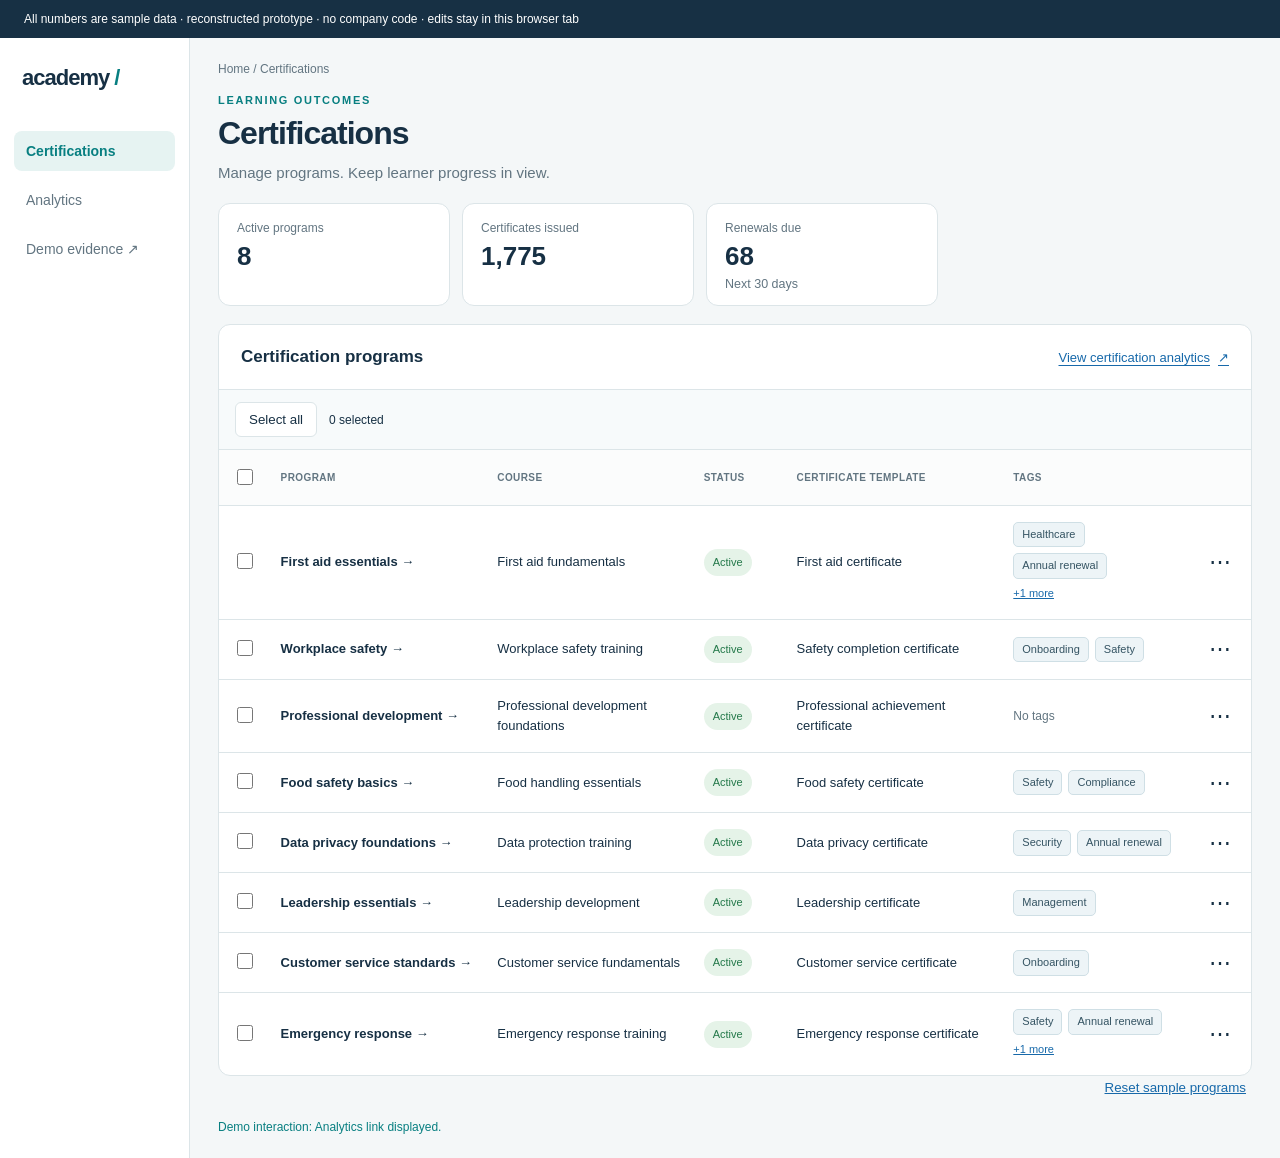
==== prototype/index.html @ 0dbd4233 "Serve the portfolio at clean root paths. Publish the cover at /, the walkthrough at /workflow/, and " ====
<!doctype html>
<html lang="en"><head><meta charset="utf-8"><meta name="viewport" content="width=device-width,initial-scale=1"><title>Certification Programs Prototype · Calvin Chow</title>
<style>
:root{--ink:#173044;--muted:#627581;--line:#dce5e8;--teal:#087f81;--paper:#f4f7f8}*{box-sizing:border-box}body{margin:0;background:var(--paper);color:var(--ink);font:15px -apple-system,BlinkMacSystemFont,"Segoe UI",sans-serif}a{color:inherit}button,a{touch-action:manipulation}a:focus-visible,button:focus-visible{outline:3px solid #f3b54c;outline-offset:4px}.notice{background:#173044;color:#fff;padding:10px 24px;font-size:12px;line-height:1.5}.shell{display:grid;grid-template-columns:190px 1fr;min-height:calc(100vh - 38px)}nav{padding:27px 22px;background:#fff;border-right:1px solid var(--line)}.brand{font-size:22px;font-weight:750;letter-spacing:-1px;margin-bottom:40px}.brand span{color:var(--teal)}nav a{display:block;text-decoration:none;font-size:14px;margin:9px -8px;padding:12px;border-radius:8px;color:var(--muted)}nav a.active{background:#e6f3f2;color:var(--teal);font-weight:650}main{max-width:1150px;width:100%;padding:36px 42px;margin:0 auto}.crumb{font-size:12px;color:var(--muted);margin-bottom:18px}.head p{margin:6px 0 0}.head{display:flex;align-items:center;justify-content:space-between;gap:20px}.eyebrow{font-size:11px;text-transform:uppercase;letter-spacing:1.7px;color:var(--teal);font-weight:700}h1{font-size:32px;letter-spacing:-1px;margin:9px 0}p{line-height:1.6;color:var(--muted)}.analytics-cta{display:inline-flex;align-items:center;gap:8px;margin-left:16px;color:#1769aa;font-size:13px;font-weight:500;text-decoration:underline;text-underline-offset:3px;text-align:right}.analytics-cta span{flex-shrink:0;text-decoration:none}.analytics-cta:hover{color:#104d80}.stats{display:grid;grid-template-columns:repeat(3,minmax(0,1fr));max-width:720px;gap:12px;margin:18px 0}.stat,.panel{border:1px solid var(--line);background:#fff;border-radius:12px}.stat{padding:14px 18px}.stat label{color:var(--muted);font-size:12px}.stat strong{display:block;font-size:26px;margin:6px 0 2px}.stat small{color:var(--muted)}.panel{overflow:hidden}.panel-head{padding:22px;display:flex;flex-wrap:wrap;gap:12px;align-items:center;border-bottom:1px solid var(--line)}.panel-head h2{font-size:17px;margin:0;margin-right:auto}.tag{font-size:11px;color:var(--muted);border:1px solid var(--line);padding:6px 9px;border-radius:5px}table{width:100%;border-collapse:collapse;text-align:left}th{font-size:11px;text-transform:uppercase;letter-spacing:.7px;color:var(--muted);background:#fbfcfc;padding:15px 22px}td{padding:20px 22px;border-top:1px solid var(--line);font-size:14px}.program-link{font-weight:650;text-decoration:none}.status{background:#e5f3e8;color:#24794a;padding:5px 9px;border-radius:20px;font-size:11px}.foot{display:flex;gap:15px;justify-content:space-between;font-size:11px;color:var(--muted);margin-top:22px}.program-cta{display:inline-block;margin:15px 0;color:var(--teal);font-weight:650}.back{color:var(--teal);font-size:13px}.chart{height:170px;display:flex;align-items:flex-end;gap:15px;padding:20px 0}.bar{width:14%;background:#8cc6c2;border-radius:5px 5px 0 0}.bar:nth-child(2n){background:#087f81}.view{display:none}.view.visible{display:block}.event-note{margin-top:20px;color:var(--teal);font-size:12px}@media(max-width:720px){.shell{grid-template-columns:1fr}nav{display:none}main{padding:25px 18px}.stats{gap:8px}.stat{padding:14px}.head{align-items:flex-start;flex-direction:column}.analytics-cta{margin-left:auto}td,th{padding:14px 10px}.foot{flex-direction:column}}
.programs-panel{overflow:visible}.program-table th,.program-table td{padding:16px 12px}.program-table .renewals{text-align:center}.program-link:hover{text-decoration:underline}.row-menu{position:relative}.row-menu summary{list-style:none;cursor:pointer;padding:5px 10px;font-size:22px;border-radius:5px;line-height:1}.row-menu summary::-webkit-details-marker{display:none}.row-menu summary:hover{background:#edf3f5}.menu-popup{position:absolute;right:0;bottom:100%;min-width:150px;background:white;border:1px solid var(--line);box-shadow:0 6px 18px #17304420;border-radius:8px;padding:5px;z-index:2}.menu-popup button{display:block;width:100%;border:0;background:white;padding:10px;text-align:left;cursor:pointer;color:var(--ink)}.menu-popup button:hover{background:#edf3f5}.menu-popup .delete{color:#ab3030}.sr-only{position:absolute;width:1px;height:1px;overflow:hidden;clip-path:inset(50%)}.program-tools{display:flex;align-items:center;justify-content:space-between;gap:15px;font-size:12px}.program-tools button{border:0;background:none;color:#1769aa;text-decoration:underline;cursor:pointer;white-space:nowrap}.secondary,.primary{border:1px solid var(--line);border-radius:6px;padding:9px 13px;background:white;color:var(--ink);cursor:pointer}.primary{background:var(--teal);color:white;border-color:var(--teal)}dialog{width:min(440px,90vw);border:1px solid var(--line);border-radius:12px;padding:25px;color:var(--ink)}dialog::backdrop{background:#17304455}dialog h2{margin-top:0}dialog label{display:block;font-size:13px;margin:14px 0 6px}dialog input{font:inherit;width:100%;padding:10px;border:1px solid var(--line);border-radius:6px}.dialog-actions{display:flex;justify-content:flex-end;gap:10px;margin-top:22px}@media(max-width:850px){.program-table th,.program-table td{padding:12px 7px;font-size:12px}.program-table th{font-size:10px}.program-link{font-weight:600}} .program-table{table-layout:fixed}.col-program{width:28%}.col-status{width:11%}.col-issued{width:10%}.col-renewals{width:15%}.col-template{width:30%}.col-actions{width:6%}.program-table th,.program-table td{padding:18px 16px;vertical-align:middle;overflow-wrap:anywhere}.program-table th:nth-child(3),.program-table td:nth-child(3){text-align:center}.program-table td:last-child{text-align:center;padding:12px 6px}.row-menu summary{display:inline-block}.program-table th{line-height:1.5}.program-table td{line-height:1.55}@media(max-width:850px){.program-table th,.program-table td{padding:14px 9px}.program-table th{letter-spacing:.4px}.col-program{width:26%}.col-template{width:32%}} 
.program-table-scroll{width:100%;overflow-x:auto;border-radius:0 0 12px 12px}.program-table{min-width:900px}.program-table th,.program-table td{overflow-wrap:normal;word-break:normal}.program-table th:nth-child(2),.program-table th:nth-child(3){white-space:nowrap}.status{display:inline-block;white-space:nowrap}.col-status{width:12%}.col-template{width:29%}@media(max-width:850px){.col-program{width:28%}.col-template{width:29%}}

.program-table.candidate{min-width:1050px}.program-table.baseline{min-width:540px}.program-table .col-program{width:24%}.program-table .col-course{width:22%}.program-table .col-status{width:9%}.program-table .col-template{width:22%}.program-table .col-tags{width:17%}.program-table .col-actions{width:6%}.program-table.baseline .col-program{width:44%}.program-table.baseline .col-course{width:48%}.program-table.baseline .col-actions{width:8%}.program-table th:nth-child(3),.program-table td:nth-child(3){text-align:left}.program-table th:last-child,.program-table td:last-child{text-align:center}.program-tags{display:flex;flex-wrap:wrap;gap:6px;align-items:center}.program-tag{display:inline-flex;align-items:center;gap:6px;padding:4px 8px;border:1px solid #cfdfe5;border-radius:5px;background:#edf4f7;color:#355463;font-size:11px;line-height:1.4;overflow-wrap:anywhere}.empty-tags{font-size:12px;color:var(--muted)}.toggle-tags{border:0;background:none;color:#1769aa;cursor:pointer;font:inherit;font-size:11px;padding:6px 0 0;text-decoration:underline}.tag-entry{display:flex;gap:8px;align-items:center}.tag-entry input{min-width:0;flex:1}.editable-tag button{border:0;background:none;color:#355463;padding:2px;cursor:pointer;font-size:15px}.tag-help{font-size:12px}.tag-error{font-size:12px;color:#ab3030}.tag-entry button:disabled{opacity:.5;cursor:default}dialog select{font:inherit;width:100%;padding:10px;border:1px solid var(--line);border-radius:6px;background:white}

.selection-toolbar{display:flex;align-items:center;gap:12px;flex-wrap:wrap;padding:12px 16px;border-bottom:1px solid var(--line);background:#f7fafb;position:sticky;top:0;z-index:2;font-size:12px}.bulk-actions{display:flex;gap:8px;margin-left:auto}.selection-toolbar[hidden],.bulk-actions[hidden]{display:none}.bulk-delete{color:#ab3030}.selection-cell{text-align:center!important;padding:16px 8px!important}.selection-cell input{width:16px;height:16px;accent-color:var(--teal);cursor:pointer}.selected-program{background:#eef7f7}.program-table.candidate{min-width:1120px}.program-table.candidate .col-select{width:4%}.program-table.candidate .col-program{width:22%}.program-table.candidate .col-course{width:20%}.program-table.candidate .col-status{width:9%}.program-table.candidate .col-template{width:22%}.program-table.candidate .col-tags{width:17%}.program-table.candidate .col-actions{width:6%}

/* Keep desktop columns inside the workspace; smaller previews retain scrolling. */
.shell{grid-template-columns:190px minmax(0,1fr)}main{min-width:0;max-width:none;padding:24px 28px}
@media(min-width:1000px){.program-table.candidate{min-width:0}.program-table.candidate th,.program-table.candidate td{padding:16px 10px}.program-table.candidate th{font-size:10px;letter-spacing:.4px;white-space:normal}.program-table.candidate td{font-size:13px;overflow-wrap:break-word}.program-table.candidate .col-select{width:5%}.program-table.candidate .col-program{width:21%}.program-table.candidate .col-course{width:20%}.program-table.candidate .col-status{width:9%}.program-table.candidate .col-template{width:21%}.program-table.candidate .col-tags{width:18%}.program-table.candidate .col-actions{width:6%}.program-table.candidate td:last-child{padding:12px 2px}.row-menu summary{padding:5px 6px}}
@media(max-width:720px){.shell{grid-template-columns:minmax(0,1fr)}main{padding:25px 18px}}
</style><script defer src="../analytics.js"></script>
</head><body>
<div class="notice">All numbers are sample data · reconstructed prototype · no company code · edits stay in this browser tab</div>
<div class="shell"><nav aria-label="Main navigation"><div class="brand">academy<span> /</span></div><a id="nav-certifications" href="?view=overview">Certifications</a><a id="nav-analytics" href="?view=analytics">Analytics</a><a href="../" target="_top">Demo evidence ↗</a></nav><main>
<div class="crumb" id="breadcrumb">Home / Certifications</div>
<section id="overview" class="view"><div class="head"><div><div class="eyebrow">Learning outcomes</div><h1>Certifications</h1><p>Manage programs. Keep learner progress in view.</p></div></div>
<div class="stats"><div class="stat"><label>Active programs</label><strong id="program-count">3</strong></div><div class="stat"><label>Certificates issued</label><strong id="total-issued">1,248</strong></div><div class="stat"><label>Renewals due</label><strong id="total-renewals">36</strong><small>Next 30 days</small></div></div>
<div class="panel programs-panel"><div class="panel-head"><h2>Certification programs</h2><a class="analytics-cta" href="?view=analytics" data-event="analytics_cta_clicked" data-placement="overview">View certification analytics <span aria-hidden="true">↗</span></a></div><div id="selection-tools" class="selection-toolbar" hidden><button id="toggle-select-all" class="secondary" type="button">Select all</button><span id="selection-count" role="status">0 selected</span><div id="bulk-actions" class="bulk-actions" hidden><button id="bulk-tags" class="secondary" type="button">Edit tags</button><button id="bulk-delete" class="secondary bulk-delete" type="button">Delete selected</button></div></div><div class="program-table-scroll" role="region" aria-label="Certification programs table" tabindex="0"><table class="program-table candidate"><colgroup><col class="col-select"><col class="col-program"><col class="col-course"><col class="col-status"><col class="col-template"><col class="col-tags"><col class="col-actions"></colgroup><thead><tr><th class="selection-cell"><input id="select-all" type="checkbox" aria-label="Select all programs"></th><th>Program</th><th>Course</th><th>Status</th><th>Certificate template</th><th>Tags</th><th><span class="sr-only">Actions</span></th></tr></thead><tbody id="program-rows"></tbody></table></div></div><div class="program-tools"><p id="program-message" role="status"></p><button id="reset-programs" type="button">Reset sample programs</button></div></section>
<section id="program" class="view"><a class="back" href="?view=overview">← All certifications</a><h1 id="program-title">First aid essentials</h1><p>Configure certification requirements and renewal rules.</p><div class="panel" style="padding:25px"><h2>Program settings</h2><p id="program-course"></p><p id="program-template"></p><button id="edit-current-program" class="secondary" type="button">Edit program</button><p>Certificate expires after 12 months.</p><p>Completion rule: finish all required modules.</p></div></section>
<section id="analytics" class="view"><a class="back" href="?view=overview">← All certifications</a><div class="eyebrow" style="margin-top:16px">Learning outcomes</div><h1>Certification analytics</h1><p id="scope">All programs</p><div class="stats"><div class="stat"><label>Issued this month</label><strong id="issued-metric">142</strong></div><div class="stat"><label>Renewed</label><strong id="renewed-metric">28</strong></div><div class="stat"><label>Active learners</label><strong id="learners-metric">806</strong></div></div><div class="panel" style="padding:24px"><h2>Issuance over time</h2><div class="chart" aria-label="Illustrative issuance chart"><div class="bar" style="height:40%"></div><div class="bar" style="height:55%"></div><div class="bar" style="height:45%"></div><div class="bar" style="height:75%"></div><div class="bar" style="height:65%"></div><div class="bar" style="height:92%"></div></div><button id="report-action" style="padding:10px 15px;border:1px solid #087f81;background:white;color:#087f81;border-radius:6px;cursor:pointer">Inspect renewal activity</button><p id="activity-result" hidden>36 learners have a renewal due within 30 days. </p></div></section>
<div class="event-note" id="event-note" role="status"></div></main></div><dialog id="program-dialog"><form id="program-form"><h2 id="dialog-title">Edit program</h2><p id="dialog-note"></p><div id="edit-fields"><label for="program-name">Program name</label><input id="program-name" maxlength="100" required><label for="course-name">Required course</label><select id="course-name" required></select><div id="template-field"><label for="template-name">Certificate template</label><input id="template-name" maxlength="100" required></div></div><div class="dialog-actions"><button id="cancel-program" type="button" class="secondary">Cancel</button><button id="save-program" type="submit" class="primary">Save changes</button></div></form></dialog>
<dialog id="tags-dialog"><form id="tags-form"><h2 id="tags-title">Manage tags</h2><p id="tag-program-name"></p><p id="tags-help" class="tag-help">Add or remove up to 5 tags for this program.</p><div id="bulk-tags-options" hidden><label for="bulk-tag-mode">Apply to selected programs</label><select id="bulk-tag-mode"><option value="add">Add these tags</option><option value="remove">Remove these tags</option></select></div><div id="tag-list" class="program-tags"></div><p id="tag-count" class="tag-help"></p><label for="new-tag">New tag</label><div class="tag-entry"><input id="new-tag" autocomplete="off"><button id="add-tag" type="button" class="secondary">Add</button></div><p id="tag-error" role="status" class="tag-error"></p><div class="dialog-actions"><button id="cancel-tags" type="button" class="secondary">Cancel</button><button type="submit" class="primary">Save tags</button></div></form></dialog>
<script>
const params=new URLSearchParams(location.search);const view=['overview','program','analytics'].includes(params.get('view'))?params.get('view'):'overview';document.getElementById(view).classList.add('visible');document.getElementById('breadcrumb').textContent=view==='analytics'?'Home / Analytics':'Home / Certifications';['certifications','analytics'].forEach(section=>{const active=section===(view==='analytics'?'analytics':'certifications');const link=document.getElementById('nav-'+section);link.className=active?'active':'';link.setAttribute('aria-current',active?'page':'false');});const filtered=params.get('program')==='first-aid';if(filtered){document.getElementById('scope').textContent='First aid essentials';document.getElementById('issued-metric').textContent='56';document.getElementById('renewed-metric').textContent='12';document.getElementById('learners-metric').textContent='312';document.getElementById('activity-result').textContent='18 learners in First aid essentials have a renewal due within 30 days. ';document.querySelector('.chart').setAttribute('aria-label','Illustrative First aid essentials issuance chart');[35,40,60,50,70,80].forEach((v,i)=>document.querySelectorAll('.bar')[i].style.height=v+'%');}if(params.get('qa')==='1')document.querySelectorAll('a[href^="?"]').forEach(a=>a.href=a.getAttribute('href')+'&qa=1');
async function track(event,placement){const labels={analytics_cta_exposed:'Analytics link displayed.',analytics_cta_clicked:'Analytics link opened.',dashboard_viewed:'Analytics dashboard opened.',dashboard_action:'Renewal activity shown.'};document.getElementById('event-note').textContent='Demo interaction: '+(labels[event]||'Preview updated.');}
document.querySelectorAll('[data-event]').forEach(link=>link.addEventListener('click',async e=>{e.preventDefault();await track(link.dataset.event,link.dataset.placement);location.assign(link.getAttribute('href'));}));
if(view==='overview'&&document.querySelector('.analytics-cta'))track('analytics_cta_exposed','overview');if(view==='program'&&document.querySelector('.program-cta'))track('analytics_cta_exposed','within_item');
if(view==='analytics')track('dashboard_viewed',filtered?'within_item':'overview');document.getElementById('report-action').addEventListener('click',()=>{document.getElementById('activity-result').hidden=false;track('dashboard_action',filtered?'within_item':'overview')});
</script>
<script>
const baselinePrograms='candidate'==='baseline';
const courseOptions=[{id:'first-aid-course',name:'First aid fundamentals'},{id:'safety-course',name:'Workplace safety training'},{id:'development-course',name:'Professional development foundations'},{id:'food-course',name:'Food handling essentials'},{id:'privacy-course',name:'Data protection training'},{id:'leadership-course',name:'Leadership development'},{id:'service-course',name:'Customer service fundamentals'},{id:'emergency-course',name:'Emergency response training'}];
const programSeeds=[{id:'first-aid',name:'First aid essentials',courseId:'first-aid-course',template:'First aid certificate',issued:482,renewals:18,tags:['Healthcare','Annual renewal','Compliance']},{id:'workplace-safety',name:'Workplace safety',courseId:'safety-course',template:'Safety completion certificate',issued:391,renewals:11,tags:['Onboarding','Safety']},{id:'professional-development',name:'Professional development',courseId:'development-course',template:'Professional achievement certificate',issued:375,renewals:7,tags:[]},{id:'food-safety',name:'Food safety basics',courseId:'food-course',template:'Food safety certificate',issued:128,renewals:8,tags:['Safety', 'Compliance']},{id:'data-privacy',name:'Data privacy foundations',courseId:'privacy-course',template:'Data privacy certificate',issued:96,renewals:6,tags:['Security', 'Annual renewal']},{id:'leadership',name:'Leadership essentials',courseId:'leadership-course',template:'Leadership certificate',issued:164,renewals:12,tags:['Management']},{id:'customer-service',name:'Customer service standards',courseId:'service-course',template:'Customer service certificate',issued:82,renewals:4,tags:['Onboarding']},{id:'emergency-response',name:'Emergency response',courseId:'emergency-course',template:'Emergency response certificate',issued:57,renewals:2,tags:['Safety', 'Annual renewal', 'Healthcare']}];
const programStorageKey='certification-demo-programs-v2',maxProgramTags=5;
const copySeeds=()=>programSeeds.map(p=>({...p,tags:[...p.tags]}));
let programs=copySeeds(),programEditId=null,programAction=null,tagProgramId=null,draftTags=[];
const expandedTags=new Set(),selectedPrograms=new Set();let bulkTagTargets=[],bulkDeleteTargets=[];
try{const current=sessionStorage.getItem(programStorageKey),saved=JSON.parse(current||sessionStorage.getItem('certification-demo-programs-v1'));if(Array.isArray(saved)&&saved.every(p=>programSeeds.some(seed=>seed.id===p.id)&&typeof p.name==='string'&&typeof p.template==='string'&&Number.isFinite(p.issued)&&Number.isFinite(p.renewals))){programs=saved.map(p=>{const seed=programSeeds.find(s=>s.id===p.id);return {...p,courseId:courseOptions.some(c=>c.id===p.courseId)?p.courseId:seed.courseId,tags:Array.isArray(p.tags)?[...new Set(p.tags.filter(t=>typeof t==='string'&&t.trim()).map(t=>t.trim()))].slice(0,maxProgramTags):[...seed.tags]}});if(!current)programs.push(...programSeeds.slice(3).filter(seed=>!programs.some(p=>p.id===seed.id)).map(p=>({...p,tags:[...p.tags]})));}sessionStorage.setItem(programStorageKey,JSON.stringify(programs));}catch{}
const safeText=value=>String(value).replace(/[&<>"']/g,c=>({'&':'&amp;','<':'&lt;','>':'&gt;','"':'&quot;',"'":'&#39;'}[c]));
const courseName=id=>courseOptions.find(c=>c.id===id)?.name||'No course selected';
function savePrograms(){try{sessionStorage.setItem(programStorageKey,JSON.stringify(programs));}catch{document.getElementById('program-message').textContent='Changes are available on this page; browser storage is unavailable.';}}
function rowTags(p){const expanded=expandedTags.has(p.id),visible=expanded?p.tags:p.tags.slice(0,2);return `<div class="program-tags" id="tags-${p.id}">${visible.map(tag=>`<span class="program-tag">${safeText(tag)}</span>`).join('')||'<span class="empty-tags">No tags</span>'}</div>${p.tags.length>2?`<button type="button" class="toggle-tags" data-action="toggle-tags" data-program="${p.id}" aria-expanded="${expanded}" aria-controls="tags-${p.id}">${expanded?'Show less':'+'+(p.tags.length-2)+' more'}</button>`:''}`;}
function renderPrograms(){
const qaSuffix=params.get('qa')==='1'?'&amp;qa=1':'';
document.getElementById('program-rows').innerHTML=programs.map(p=>`<tr class="${selectedPrograms.has(p.id)?'selected-program':''}">${baselinePrograms?'':`<td class="selection-cell"><input type="checkbox" data-select-program="${p.id}" aria-label="Select ${safeText(p.name)}" ${selectedPrograms.has(p.id)?'checked':''}></td>`}<td><a class="program-link" href="?view=program&amp;program=${p.id}${qaSuffix}">${safeText(p.name)} →</a></td><td>${safeText(courseName(p.courseId))}</td>${baselinePrograms?'':`<td><span class="status">Active</span></td><td>${safeText(p.template)}</td><td>${rowTags(p)}</td>`}<td><details class="row-menu"><summary aria-label="Actions for ${safeText(p.name)}">⋯</summary><div class="menu-popup"><button type="button" data-action="edit" data-program="${p.id}">Edit program</button>${baselinePrograms?'':`<button type="button" data-action="tags" data-program="${p.id}">Manage tags</button>`}<button type="button" class="delete" data-action="delete" data-program="${p.id}">Delete program</button></div></details></td></tr>`).join('')||`<tr><td colspan="${baselinePrograms?3:7}">No programs. Reset the sample programs to restore them.</td></tr>`;
document.getElementById('program-count').textContent=programs.length;
document.getElementById('total-issued').textContent=programs.reduce((sum,p)=>sum+p.issued,0).toLocaleString();
document.getElementById('total-renewals').textContent=programs.reduce((sum,p)=>sum+p.renewals,0);
syncProgramSelection();
if(view==='program'){const p=programs.find(p=>p.id===(params.get('program')||'first-aid'));document.getElementById('program-title').textContent=p?p.name:'Program unavailable';document.getElementById('program-template').textContent=p?'Certificate template: '+p.template:'This sample program was deleted or does not exist.';document.getElementById('program-course').textContent=p?'Required course: '+courseName(p.courseId)+' — complete this course before a certificate is issued.':'';document.getElementById('edit-current-program').hidden=!p;}
}
function closeRowMenus(){document.querySelectorAll('.row-menu').forEach(menu=>menu.open=false);}
function openProgramAction(id,action){const p=programs.find(p=>p.id===id);if(!p)return;
if(action==='toggle-tags'){expandedTags.has(id)?expandedTags.delete(id):expandedTags.add(id);renderPrograms();return;}
if(action==='tags'){if(baselinePrograms)return;bulkTagTargets=[];document.getElementById('bulk-tags-options').hidden=true;document.getElementById('tags-title').textContent='Manage tags';document.getElementById('tags-help').textContent='Add or remove up to 5 tags for this program.';tagProgramId=id;draftTags=[...p.tags];closeRowMenus();document.getElementById('tag-program-name').textContent=p.name;document.getElementById('new-tag').value='';document.getElementById('tag-error').textContent='';renderTagDraft();document.getElementById('tags-dialog').showModal();return;}
if(!['edit','delete'].includes(action))return;
programEditId=id;programAction=action;closeRowMenus();document.getElementById('dialog-title').textContent=action==='edit'?'Edit program':'Delete program?';document.getElementById('dialog-note').textContent=action==='edit'?'The associated course must be completed before a certificate is issued. Changes affect this browser tab only.':'Remove '+p.name+' from this sample workspace? Reset sample programs will restore it.';document.getElementById('edit-fields').hidden=action!=='edit';document.getElementById('program-name').value=p.name;document.getElementById('course-name').value=p.courseId;document.getElementById('template-name').value=p.template;document.getElementById('template-field').hidden=baselinePrograms;document.getElementById('program-name').required=action==='edit';document.getElementById('course-name').required=action==='edit';document.getElementById('template-name').required=action==='edit'&&!baselinePrograms;document.getElementById('save-program').textContent=action==='edit'?'Save changes':'Delete program';document.getElementById('program-dialog').showModal();}
function syncProgramSelection(){for(const id of selectedPrograms)if(!programs.some(p=>p.id===id))selectedPrograms.delete(id);document.getElementById('selection-tools').hidden=baselinePrograms;if(baselinePrograms)return;const count=selectedPrograms.size,all=programs.length>0&&count===programs.length,checkbox=document.getElementById('select-all');checkbox.checked=all;checkbox.indeterminate=count>0&&!all;checkbox.disabled=!programs.length;checkbox.setAttribute('aria-label',all?'Deselect all programs':'Select all programs');document.getElementById('toggle-select-all').textContent=all?'Deselect all':'Select all';document.getElementById('toggle-select-all').disabled=!programs.length;document.getElementById('selection-count').textContent=count+' selected';document.getElementById('bulk-actions').hidden=count<2;}
function selectPrograms(all){selectedPrograms.clear();if(all)programs.forEach(p=>selectedPrograms.add(p.id));renderPrograms();}
function openBulkTags(){if(baselinePrograms||selectedPrograms.size<2)return;bulkTagTargets=[...selectedPrograms];tagProgramId=null;draftTags=[];document.getElementById('tags-title').textContent='Edit tags for selected programs';document.getElementById('tag-program-name').textContent=bulkTagTargets.length+' programs selected';document.getElementById('tags-help').textContent='Add or remove tags across selected programs. Each program can have up to 5 tags.';document.getElementById('bulk-tags-options').hidden=false;document.getElementById('bulk-tag-mode').value='add';document.getElementById('new-tag').value='';document.getElementById('tag-error').textContent='';renderTagDraft();document.getElementById('tags-dialog').showModal();}
function openBulkDelete(){if(baselinePrograms||selectedPrograms.size<2)return;bulkDeleteTargets=[...selectedPrograms];programAction='bulk-delete';programEditId=null;document.getElementById('dialog-title').textContent='Delete '+bulkDeleteTargets.length+' programs?';document.getElementById('dialog-note').textContent='Remove '+programs.filter(p=>bulkDeleteTargets.includes(p.id)).map(p=>p.name).join(', ')+' from this sample workspace? Reset sample programs will restore them.';document.getElementById('edit-fields').hidden=true;['program-name','course-name','template-name'].forEach(id=>document.getElementById(id).required=false);document.getElementById('save-program').textContent='Delete selected';document.getElementById('program-dialog').showModal();}
function renderTagDraft(){document.getElementById('tag-list').innerHTML=draftTags.map((tag,index)=>`<span class="program-tag editable-tag">${safeText(tag)}<button type="button" data-remove-tag="${index}" aria-label="Remove ${safeText(tag)}">×</button></span>`).join('')||'<p class="empty-tags">No tags added.</p>';document.getElementById('tag-count').textContent=draftTags.length+' of '+maxProgramTags+' tags';document.getElementById('add-tag').disabled=draftTags.length>=maxProgramTags;document.getElementById('new-tag').disabled=draftTags.length>=maxProgramTags;}
function addProgramTag(){const input=document.getElementById('new-tag'),tag=input.value.trim(),error=document.getElementById('tag-error');error.textContent='';if(!tag)return;if(draftTags.length>=maxProgramTags){error.textContent='You can add up to 5 tags per program.';return;}if(draftTags.some(t=>t.toLowerCase()===tag.toLowerCase())){error.textContent='This tag is already added.';return;}draftTags.push(tag);input.value='';renderTagDraft();}
document.getElementById('course-name').innerHTML=courseOptions.map(c=>`<option value="${c.id}">${safeText(c.name)}</option>`).join('');
document.getElementById('program-rows').addEventListener('click',e=>{const button=e.target.closest('button[data-action]');if(button)openProgramAction(button.dataset.program,button.dataset.action);});
document.getElementById('edit-current-program').addEventListener('click',()=>openProgramAction(params.get('program')||'first-aid','edit'));
document.getElementById('cancel-program').addEventListener('click',()=>document.getElementById('program-dialog').close());
document.getElementById('program-form').addEventListener('submit',e=>{e.preventDefault();if(programAction==='bulk-delete'){programs=programs.filter(p=>!bulkDeleteTargets.includes(p.id));bulkDeleteTargets.forEach(id=>{selectedPrograms.delete(id);expandedTags.delete(id)});savePrograms();renderPrograms();document.getElementById('program-message').textContent='Selected sample programs deleted.';document.getElementById('program-dialog').close();return;}const p=programs.find(p=>p.id===programEditId);if(!p)return;if(programAction==='delete'){programs=programs.filter(p=>p.id!==programEditId);expandedTags.delete(programEditId);}else{const name=document.getElementById('program-name').value.trim(),template=document.getElementById('template-name').value.trim(),courseId=document.getElementById('course-name').value;if(!name||(!baselinePrograms&&!template)||!courseOptions.some(c=>c.id===courseId))return;p.name=name;p.courseId=courseId;if(!baselinePrograms)p.template=template;}document.getElementById('program-message').textContent=programAction==='delete'?'Sample program deleted.':'Sample program updated.';savePrograms();renderPrograms();document.getElementById('program-dialog').close();});
document.getElementById('add-tag').addEventListener('click',addProgramTag);
document.getElementById('new-tag').addEventListener('keydown',e=>{if(e.key==='Enter'){e.preventDefault();addProgramTag();}});
document.getElementById('tag-list').addEventListener('click',e=>{const button=e.target.closest('button[data-remove-tag]');if(!button)return;const index=Number(button.dataset.removeTag);if(!Number.isInteger(index)||index<0||index>=draftTags.length)return;draftTags.splice(index,1);document.getElementById('tag-error').textContent='';renderTagDraft();});
document.getElementById('cancel-tags').addEventListener('click',()=>document.getElementById('tags-dialog').close());
document.getElementById('tags-form').addEventListener('submit',e=>{e.preventDefault();if(bulkTagTargets.length){const targets=programs.filter(p=>bulkTagTargets.includes(p.id)),mode=document.getElementById('bulk-tag-mode').value;if(!targets.length||!['add','remove'].includes(mode))return;const next=targets.map(p=>{let tags=[...p.tags];if(mode==='remove')tags=tags.filter(t=>!draftTags.some(d=>d.toLowerCase()===t.toLowerCase()));else draftTags.forEach(t=>{if(!tags.some(d=>d.toLowerCase()===t.toLowerCase()))tags.push(t)});return {p,tags}});const over=next.find(n=>n.tags.length>maxProgramTags);if(over){document.getElementById('tag-error').textContent=over.p.name+' would exceed 5 tags. Remove tags or select fewer tags; no programs have been changed.';return;}next.forEach(n=>n.p.tags=n.tags);savePrograms();renderPrograms();document.getElementById('program-message').textContent='Tags updated for '+targets.length+' programs.';document.getElementById('tags-dialog').close();return;}const p=programs.find(p=>p.id===tagProgramId);if(!p||draftTags.length>maxProgramTags)return;p.tags=[...draftTags];savePrograms();renderPrograms();document.getElementById('program-message').textContent='Program tags updated.';document.getElementById('tags-dialog').close();});
document.getElementById('reset-programs').addEventListener('click',()=>{programs=copySeeds();expandedTags.clear();selectedPrograms.clear();savePrograms();renderPrograms();document.getElementById('program-message').textContent='Sample programs restored.';});
document.getElementById('program-rows').addEventListener('change',e=>{if(baselinePrograms)return;const checkbox=e.target.closest('input[data-select-program]');if(!checkbox||!programs.some(p=>p.id===checkbox.dataset.selectProgram))return;checkbox.checked?selectedPrograms.add(checkbox.dataset.selectProgram):selectedPrograms.delete(checkbox.dataset.selectProgram);renderPrograms();});
if(!baselinePrograms)document.getElementById('select-all').addEventListener('change',e=>selectPrograms(e.target.checked));
document.getElementById('toggle-select-all').addEventListener('click',()=>selectPrograms(selectedPrograms.size!==programs.length));
document.getElementById('bulk-tags').addEventListener('click',openBulkTags);
document.getElementById('bulk-delete').addEventListener('click',openBulkDelete);
document.addEventListener('click',e=>document.querySelectorAll('.row-menu').forEach(menu=>{if(!menu.contains(e.target))menu.open=false;}));
document.addEventListener('keydown',e=>{if(e.key==='Escape')closeRowMenus();});
renderPrograms();
</script>
</body></html>
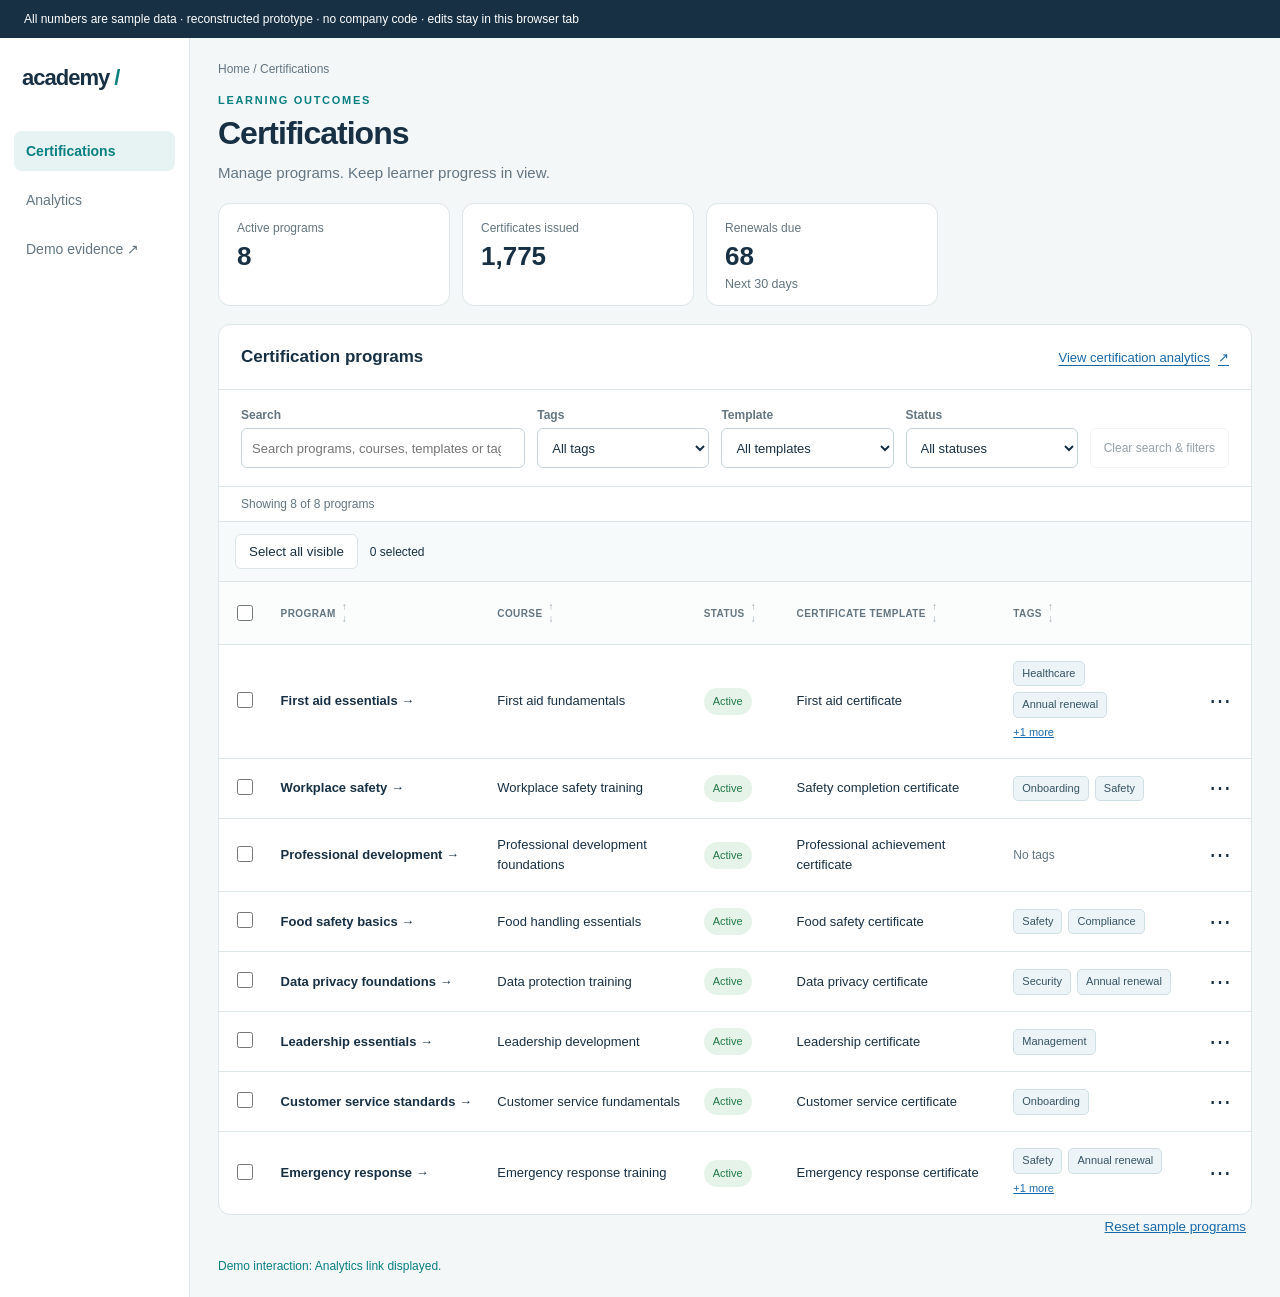
==== commit 1413a47a: "Add program search, filters, and alphabetical column sorting" ====
--- a/prototype/index.html
+++ b/prototype/index.html
@@ -13,6 +13,7 @@
 .shell{grid-template-columns:190px minmax(0,1fr)}main{min-width:0;max-width:none;padding:24px 28px}
 @media(min-width:1000px){.program-table.candidate{min-width:0}.program-table.candidate th,.program-table.candidate td{padding:16px 10px}.program-table.candidate th{font-size:10px;letter-spacing:.4px;white-space:normal}.program-table.candidate td{font-size:13px;overflow-wrap:break-word}.program-table.candidate .col-select{width:5%}.program-table.candidate .col-program{width:21%}.program-table.candidate .col-course{width:20%}.program-table.candidate .col-status{width:9%}.program-table.candidate .col-template{width:21%}.program-table.candidate .col-tags{width:18%}.program-table.candidate .col-actions{width:6%}.program-table.candidate td:last-child{padding:12px 2px}.row-menu summary{padding:5px 6px}}
 @media(max-width:720px){.shell{grid-template-columns:minmax(0,1fr)}main{padding:25px 18px}}
+.program-filters{display:flex;flex-wrap:wrap;align-items:flex-end;gap:12px;padding:18px 22px;border-bottom:1px solid var(--line)}.filter-field{display:flex;flex-direction:column;gap:6px;flex:1 1 150px;min-width:0}.filter-field.search-field{flex:2 1 240px}.filter-field label{font-size:12px;font-weight:600;color:var(--muted)}.filter-field input,.filter-field select{width:100%;min-width:0;font:inherit;font-size:13px;color:var(--ink);border:1px solid #c5d3d9;border-radius:6px;background:white;padding:10px;min-height:40px}.filter-field input:focus-visible,.filter-field select:focus-visible{outline:3px solid #f3b54c;outline-offset:2px}.clear-filters{min-height:40px;font-size:12px}.clear-filters:disabled{opacity:.45;cursor:default}.program-results{font-size:12px;color:var(--muted);padding:10px 22px;border-bottom:1px solid var(--line)}.sort-column{display:flex;align-items:center;gap:6px;width:100%;border:0;background:none;padding:4px 0;color:inherit;font:inherit;letter-spacing:inherit;text-transform:inherit;text-align:left;cursor:pointer}.sort-column:hover{color:var(--teal)}.sort-arrows{display:flex;flex-direction:column;gap:2px;flex-shrink:0;font-size:10px;line-height:1;color:#94a4ac;letter-spacing:0}.sort-arrows .active{color:var(--teal);font-weight:800}.program-empty{text-align:center;padding:32px!important;color:var(--muted)}@media(max-width:720px){.program-filters{padding:16px;gap:10px}.filter-field.search-field{flex-basis:100%}.filter-field{flex-basis:calc(50% - 10px)}.program-results{padding:10px 16px}}
 </style><script defer src="../analytics.js"></script>
 </head><body>
 <div class="notice">All numbers are sample data · reconstructed prototype · no company code · edits stay in this browser tab</div>
@@ -20,7 +21,13 @@
 <div class="crumb" id="breadcrumb">Home / Certifications</div>
 <section id="overview" class="view"><div class="head"><div><div class="eyebrow">Learning outcomes</div><h1>Certifications</h1><p>Manage programs. Keep learner progress in view.</p></div></div>
 <div class="stats"><div class="stat"><label>Active programs</label><strong id="program-count">3</strong></div><div class="stat"><label>Certificates issued</label><strong id="total-issued">1,248</strong></div><div class="stat"><label>Renewals due</label><strong id="total-renewals">36</strong><small>Next 30 days</small></div></div>
-<div class="panel programs-panel"><div class="panel-head"><h2>Certification programs</h2><a class="analytics-cta" href="?view=analytics" data-event="analytics_cta_clicked" data-placement="overview">View certification analytics <span aria-hidden="true">↗</span></a></div><div id="selection-tools" class="selection-toolbar" hidden><button id="toggle-select-all" class="secondary" type="button">Select all</button><span id="selection-count" role="status">0 selected</span><div id="bulk-actions" class="bulk-actions" hidden><button id="bulk-tags" class="secondary" type="button">Edit tags</button><button id="bulk-delete" class="secondary bulk-delete" type="button">Delete selected</button></div></div><div class="program-table-scroll" role="region" aria-label="Certification programs table" tabindex="0"><table class="program-table candidate"><colgroup><col class="col-select"><col class="col-program"><col class="col-course"><col class="col-status"><col class="col-template"><col class="col-tags"><col class="col-actions"></colgroup><thead><tr><th class="selection-cell"><input id="select-all" type="checkbox" aria-label="Select all programs"></th><th>Program</th><th>Course</th><th>Status</th><th>Certificate template</th><th>Tags</th><th><span class="sr-only">Actions</span></th></tr></thead><tbody id="program-rows"></tbody></table></div></div><div class="program-tools"><p id="program-message" role="status"></p><button id="reset-programs" type="button">Reset sample programs</button></div></section>
+<div class="panel programs-panel"><div class="panel-head"><h2>Certification programs</h2><a class="analytics-cta" href="?view=analytics" data-event="analytics_cta_clicked" data-placement="overview">View certification analytics <span aria-hidden="true">↗</span></a></div><div class="program-filters" role="search" aria-label="Search and filter certification programs">
+<div class="filter-field search-field"><label for="program-search">Search</label><input id="program-search" type="search" placeholder="Search programs, courses, templates or tags" autocomplete="off"></div>
+<div class="filter-field"><label for="filter-tags">Tags</label><select id="filter-tags"><option value="">All tags</option></select></div>
+<div class="filter-field"><label for="filter-template">Template</label><select id="filter-template"><option value="">All templates</option></select></div>
+<div class="filter-field"><label for="filter-status">Status</label><select id="filter-status"><option value="">All statuses</option></select></div>
+<button id="clear-filters" class="secondary clear-filters" type="button" disabled>Clear search &amp; filters</button>
+</div><div id="program-results" class="program-results" role="status" aria-live="polite" aria-atomic="true"></div><div id="selection-tools" class="selection-toolbar" hidden><button id="toggle-select-all" class="secondary" type="button">Select all</button><span id="selection-count" role="status">0 selected</span><div id="bulk-actions" class="bulk-actions" hidden><button id="bulk-tags" class="secondary" type="button">Edit tags</button><button id="bulk-delete" class="secondary bulk-delete" type="button">Delete selected</button></div></div><div class="program-table-scroll" role="region" aria-label="Certification programs table" tabindex="0"><table class="program-table candidate"><colgroup><col class="col-select"><col class="col-program"><col class="col-course"><col class="col-status"><col class="col-template"><col class="col-tags"><col class="col-actions"></colgroup><thead><tr><th class="selection-cell"><input id="select-all" type="checkbox" aria-label="Select all programs"></th><th scope="col" aria-sort="none"><button class="sort-column" type="button" data-sort="name" data-label="Program" aria-label="Sort Program A to Z">Program<span class="sort-arrows" aria-hidden="true"><span data-direction="asc">↑</span><span data-direction="desc">↓</span></span></button></th><th scope="col" aria-sort="none"><button class="sort-column" type="button" data-sort="course" data-label="Course" aria-label="Sort Course A to Z">Course<span class="sort-arrows" aria-hidden="true"><span data-direction="asc">↑</span><span data-direction="desc">↓</span></span></button></th><th scope="col" aria-sort="none"><button class="sort-column" type="button" data-sort="status" data-label="Status" aria-label="Sort Status A to Z">Status<span class="sort-arrows" aria-hidden="true"><span data-direction="asc">↑</span><span data-direction="desc">↓</span></span></button></th><th scope="col" aria-sort="none"><button class="sort-column" type="button" data-sort="template" data-label="Certificate template" aria-label="Sort Certificate template A to Z">Certificate template<span class="sort-arrows" aria-hidden="true"><span data-direction="asc">↑</span><span data-direction="desc">↓</span></span></button></th><th scope="col" aria-sort="none"><button class="sort-column" type="button" data-sort="tags" data-label="Tags" aria-label="Sort Tags A to Z">Tags<span class="sort-arrows" aria-hidden="true"><span data-direction="asc">↑</span><span data-direction="desc">↓</span></span></button></th><th><span class="sr-only">Actions</span></th></tr></thead><tbody id="program-rows"></tbody></table></div></div><div class="program-tools"><p id="program-message" role="status"></p><button id="reset-programs" type="button">Reset sample programs</button></div></section>
 <section id="program" class="view"><a class="back" href="?view=overview">← All certifications</a><h1 id="program-title">First aid essentials</h1><p>Configure certification requirements and renewal rules.</p><div class="panel" style="padding:25px"><h2>Program settings</h2><p id="program-course"></p><p id="program-template"></p><button id="edit-current-program" class="secondary" type="button">Edit program</button><p>Certificate expires after 12 months.</p><p>Completion rule: finish all required modules.</p></div></section>
 <section id="analytics" class="view"><a class="back" href="?view=overview">← All certifications</a><div class="eyebrow" style="margin-top:16px">Learning outcomes</div><h1>Certification analytics</h1><p id="scope">All programs</p><div class="stats"><div class="stat"><label>Issued this month</label><strong id="issued-metric">142</strong></div><div class="stat"><label>Renewed</label><strong id="renewed-metric">28</strong></div><div class="stat"><label>Active learners</label><strong id="learners-metric">806</strong></div></div><div class="panel" style="padding:24px"><h2>Issuance over time</h2><div class="chart" aria-label="Illustrative issuance chart"><div class="bar" style="height:40%"></div><div class="bar" style="height:55%"></div><div class="bar" style="height:45%"></div><div class="bar" style="height:75%"></div><div class="bar" style="height:65%"></div><div class="bar" style="height:92%"></div></div><button id="report-action" style="padding:10px 15px;border:1px solid #087f81;background:white;color:#087f81;border-radius:6px;cursor:pointer">Inspect renewal activity</button><p id="activity-result" hidden>36 learners have a renewal due within 30 days. </p></div></section>
 <div class="event-note" id="event-note" role="status"></div></main></div><dialog id="program-dialog"><form id="program-form"><h2 id="dialog-title">Edit program</h2><p id="dialog-note"></p><div id="edit-fields"><label for="program-name">Program name</label><input id="program-name" maxlength="100" required><label for="course-name">Required course</label><select id="course-name" required></select><div id="template-field"><label for="template-name">Certificate template</label><input id="template-name" maxlength="100" required></div></div><div class="dialog-actions"><button id="cancel-program" type="button" class="secondary">Cancel</button><button id="save-program" type="submit" class="primary">Save changes</button></div></form></dialog>
@@ -43,12 +50,57 @@
 try{const current=sessionStorage.getItem(programStorageKey),saved=JSON.parse(current||sessionStorage.getItem('certification-demo-programs-v1'));if(Array.isArray(saved)&&saved.every(p=>programSeeds.some(seed=>seed.id===p.id)&&typeof p.name==='string'&&typeof p.template==='string'&&Number.isFinite(p.issued)&&Number.isFinite(p.renewals))){programs=saved.map(p=>{const seed=programSeeds.find(s=>s.id===p.id);return {...p,courseId:courseOptions.some(c=>c.id===p.courseId)?p.courseId:seed.courseId,tags:Array.isArray(p.tags)?[...new Set(p.tags.filter(t=>typeof t==='string'&&t.trim()).map(t=>t.trim()))].slice(0,maxProgramTags):[...seed.tags]}});if(!current)programs.push(...programSeeds.slice(3).filter(seed=>!programs.some(p=>p.id===seed.id)).map(p=>({...p,tags:[...p.tags]})));}sessionStorage.setItem(programStorageKey,JSON.stringify(programs));}catch{}
 const safeText=value=>String(value).replace(/[&<>"']/g,c=>({'&':'&amp;','<':'&lt;','>':'&gt;','"':'&quot;',"'":'&#39;'}[c]));
 const courseName=id=>courseOptions.find(c=>c.id===id)?.name||'No course selected';
+const programStatus=p=>typeof p.status==='string'&&p.status.trim()?p.status.trim():'Active';
+const alphabetic=new Intl.Collator('en',{sensitivity:'base',numeric:true});
+const listState={query:'',tag:'',template:'',status:'',sortKey:null,direction:'asc'};
+const listStorageKey='certification-demo-list-v1';
+const noTagsValue='__no_tags__';
+try{const saved=JSON.parse(sessionStorage.getItem(listStorageKey));if(saved){for(const key of ['query','tag','template','status'])if(typeof saved[key]==='string')listState[key]=saved[key];if(['name','course','status','template','tags'].includes(saved.sortKey))listState.sortKey=saved.sortKey;if(saved.direction==='desc')listState.direction='desc';}}catch{}
+function saveListState(){try{sessionStorage.setItem(listStorageKey,JSON.stringify(listState));}catch{}}
+function sortValue(p,key){if(key==='course')return courseName(p.courseId);if(key==='status')return programStatus(p);if(key==='tags')return [...p.tags].sort(alphabetic.compare).join(', ');return p[key];}
+function visiblePrograms(){
+const terms=listState.query.trim().toLocaleLowerCase().split(/\s+/).filter(Boolean);
+const result=programs.filter(p=>{
+const searchable=[p.name,courseName(p.courseId),p.template,programStatus(p),...p.tags].join(' ').toLocaleLowerCase();
+return terms.every(term=>searchable.includes(term))&&(!listState.tag||(listState.tag===noTagsValue?p.tags.length===0:p.tags.includes(listState.tag)))&&(!listState.template||p.template===listState.template)&&(!listState.status||programStatus(p)===listState.status);
+});
+if(listState.sortKey)result.sort((a,b)=>(listState.direction==='desc'?-1:1)*alphabetic.compare(sortValue(a,listState.sortKey),sortValue(b,listState.sortKey))||alphabetic.compare(a.name,b.name));
+return result;
+}
+function refreshListControls(){
+const definitions=[['filter-tags','tag',programs.flatMap(p=>p.tags),'All tags'],['filter-template','template',programs.map(p=>p.template),'All templates'],['filter-status','status',programs.map(programStatus),'All statuses']];
+definitions.forEach(([id,key,values,label])=>{
+const choices=[...new Set(values)].sort(alphabetic.compare);
+const includeNoTags=key==='tag'&&programs.some(p=>!p.tags.length);
+if(listState[key]&&!choices.includes(listState[key])&&!(includeNoTags&&listState[key]===noTagsValue))listState[key]='';
+document.getElementById(id).innerHTML='<option value="">'+label+'</option>'+(includeNoTags?'<option value="'+noTagsValue+'">No tags</option>':'')+choices.map(value=>'<option value="'+safeText(value)+'">'+safeText(value)+'</option>').join('');
+document.getElementById(id).value=listState[key];
+});
+document.getElementById('program-search').value=listState.query;
+document.getElementById('clear-filters').disabled=![listState.query,listState.tag,listState.template,listState.status].some(Boolean);
+document.querySelectorAll('[data-sort]').forEach(button=>{
+const active=button.dataset.sort===listState.sortKey;
+button.closest('th').setAttribute('aria-sort',active?(listState.direction==='asc'?'ascending':'descending'):'none');
+button.setAttribute('aria-label','Sort '+button.dataset.label+' '+(active&&listState.direction==='asc'?'Z to A':'A to Z'));
+button.title=active?(listState.direction==='asc'?'Sorted A to Z. Click for Z to A.':'Sorted Z to A. Click for A to Z.'):'Sort A to Z';
+button.querySelectorAll('[data-direction]').forEach(arrow=>arrow.classList.toggle('active',active&&arrow.dataset.direction===listState.direction));
+});
+saveListState();
+}
+function clearListFilters(){listState.query='';listState.tag='';listState.template='';listState.status='';selectedPrograms.clear();renderPrograms();}
+document.getElementById('program-search').addEventListener('input',e=>{listState.query=e.target.value;selectedPrograms.clear();renderPrograms();});
+[['filter-tags','tag'],['filter-template','template'],['filter-status','status']].forEach(([id,key])=>document.getElementById(id).addEventListener('change',e=>{listState[key]=e.target.value;selectedPrograms.clear();renderPrograms();}));
+document.getElementById('clear-filters').addEventListener('click',clearListFilters);
+document.querySelectorAll('[data-sort]').forEach(button=>button.addEventListener('click',()=>{const key=button.dataset.sort;listState.direction=listState.sortKey===key&&listState.direction==='asc'?'desc':'asc';listState.sortKey=key;renderPrograms();}));
 function savePrograms(){try{sessionStorage.setItem(programStorageKey,JSON.stringify(programs));}catch{document.getElementById('program-message').textContent='Changes are available on this page; browser storage is unavailable.';}}
 function rowTags(p){const expanded=expandedTags.has(p.id),visible=expanded?p.tags:p.tags.slice(0,2);return `<div class="program-tags" id="tags-${p.id}">${visible.map(tag=>`<span class="program-tag">${safeText(tag)}</span>`).join('')||'<span class="empty-tags">No tags</span>'}</div>${p.tags.length>2?`<button type="button" class="toggle-tags" data-action="toggle-tags" data-program="${p.id}" aria-expanded="${expanded}" aria-controls="tags-${p.id}">${expanded?'Show less':'+'+(p.tags.length-2)+' more'}</button>`:''}`;}
 function renderPrograms(){
+refreshListControls();
+const visible=visiblePrograms();
+document.getElementById('program-results').textContent='Showing '+visible.length+' of '+programs.length+' programs'+(listState.sortKey?' · '+document.querySelector('[data-sort="'+listState.sortKey+'"]').dataset.label+': '+(listState.direction==='asc'?'A to Z':'Z to A'):'');
 const qaSuffix=params.get('qa')==='1'?'&amp;qa=1':'';
-document.getElementById('program-rows').innerHTML=programs.map(p=>`<tr class="${selectedPrograms.has(p.id)?'selected-program':''}">${baselinePrograms?'':`<td class="selection-cell"><input type="checkbox" data-select-program="${p.id}" aria-label="Select ${safeText(p.name)}" ${selectedPrograms.has(p.id)?'checked':''}></td>`}<td><a class="program-link" href="?view=program&amp;program=${p.id}${qaSuffix}">${safeText(p.name)} →</a></td><td>${safeText(courseName(p.courseId))}</td>${baselinePrograms?'':`<td><span class="status">Active</span></td><td>${safeText(p.template)}</td><td>${rowTags(p)}</td>`}<td><details class="row-menu"><summary aria-label="Actions for ${safeText(p.name)}">⋯</summary><div class="menu-popup"><button type="button" data-action="edit" data-program="${p.id}">Edit program</button>${baselinePrograms?'':`<button type="button" data-action="tags" data-program="${p.id}">Manage tags</button>`}<button type="button" class="delete" data-action="delete" data-program="${p.id}">Delete program</button></div></details></td></tr>`).join('')||`<tr><td colspan="${baselinePrograms?3:7}">No programs. Reset the sample programs to restore them.</td></tr>`;
-document.getElementById('program-count').textContent=programs.length;
+document.getElementById('program-rows').innerHTML=visible.map(p=>`<tr class="${selectedPrograms.has(p.id)?'selected-program':''}">${baselinePrograms?'':`<td class="selection-cell"><input type="checkbox" data-select-program="${p.id}" aria-label="Select ${safeText(p.name)}" ${selectedPrograms.has(p.id)?'checked':''}></td>`}<td><a class="program-link" href="?view=program&amp;program=${p.id}${qaSuffix}">${safeText(p.name)} →</a></td><td>${safeText(courseName(p.courseId))}</td>${baselinePrograms?'':`<td><span class="status">${safeText(programStatus(p))}</span></td><td>${safeText(p.template)}</td><td>${rowTags(p)}</td>`}<td><details class="row-menu"><summary aria-label="Actions for ${safeText(p.name)}">⋯</summary><div class="menu-popup"><button type="button" data-action="edit" data-program="${p.id}">Edit program</button>${baselinePrograms?'':`<button type="button" data-action="tags" data-program="${p.id}">Manage tags</button>`}<button type="button" class="delete" data-action="delete" data-program="${p.id}">Delete program</button></div></details></td></tr>`).join('')||`<tr><td class="program-empty" colspan="${baselinePrograms?3:7}">${programs.length?'No programs match your search and filters. Clear them to see all programs.':'No programs. Reset the sample programs to restore them.'}</td></tr>`;
+document.getElementById('program-count').textContent=programs.filter(p=>programStatus(p)==='Active').length;
 document.getElementById('total-issued').textContent=programs.reduce((sum,p)=>sum+p.issued,0).toLocaleString();
 document.getElementById('total-renewals').textContent=programs.reduce((sum,p)=>sum+p.renewals,0);
 syncProgramSelection();
@@ -60,8 +112,20 @@
 if(action==='tags'){if(baselinePrograms)return;bulkTagTargets=[];document.getElementById('bulk-tags-options').hidden=true;document.getElementById('tags-title').textContent='Manage tags';document.getElementById('tags-help').textContent='Add or remove up to 5 tags for this program.';tagProgramId=id;draftTags=[...p.tags];closeRowMenus();document.getElementById('tag-program-name').textContent=p.name;document.getElementById('new-tag').value='';document.getElementById('tag-error').textContent='';renderTagDraft();document.getElementById('tags-dialog').showModal();return;}
 if(!['edit','delete'].includes(action))return;
 programEditId=id;programAction=action;closeRowMenus();document.getElementById('dialog-title').textContent=action==='edit'?'Edit program':'Delete program?';document.getElementById('dialog-note').textContent=action==='edit'?'The associated course must be completed before a certificate is issued. Changes affect this browser tab only.':'Remove '+p.name+' from this sample workspace? Reset sample programs will restore it.';document.getElementById('edit-fields').hidden=action!=='edit';document.getElementById('program-name').value=p.name;document.getElementById('course-name').value=p.courseId;document.getElementById('template-name').value=p.template;document.getElementById('template-field').hidden=baselinePrograms;document.getElementById('program-name').required=action==='edit';document.getElementById('course-name').required=action==='edit';document.getElementById('template-name').required=action==='edit'&&!baselinePrograms;document.getElementById('save-program').textContent=action==='edit'?'Save changes':'Delete program';document.getElementById('program-dialog').showModal();}
-function syncProgramSelection(){for(const id of selectedPrograms)if(!programs.some(p=>p.id===id))selectedPrograms.delete(id);document.getElementById('selection-tools').hidden=baselinePrograms;if(baselinePrograms)return;const count=selectedPrograms.size,all=programs.length>0&&count===programs.length,checkbox=document.getElementById('select-all');checkbox.checked=all;checkbox.indeterminate=count>0&&!all;checkbox.disabled=!programs.length;checkbox.setAttribute('aria-label',all?'Deselect all programs':'Select all programs');document.getElementById('toggle-select-all').textContent=all?'Deselect all':'Select all';document.getElementById('toggle-select-all').disabled=!programs.length;document.getElementById('selection-count').textContent=count+' selected';document.getElementById('bulk-actions').hidden=count<2;}
-function selectPrograms(all){selectedPrograms.clear();if(all)programs.forEach(p=>selectedPrograms.add(p.id));renderPrograms();}
+function syncProgramSelection(){
+const visible=visiblePrograms(),visibleIds=new Set(visible.map(p=>p.id));
+for(const id of selectedPrograms)if(!visibleIds.has(id))selectedPrograms.delete(id);
+document.querySelectorAll('[data-select-program]').forEach(checkbox=>{checkbox.checked=selectedPrograms.has(checkbox.dataset.selectProgram);checkbox.closest('tr').classList.toggle('selected-program',checkbox.checked);});
+document.getElementById('selection-tools').hidden=baselinePrograms;if(baselinePrograms)return;
+const count=selectedPrograms.size,all=visible.length>0&&count===visible.length,checkbox=document.getElementById('select-all');
+checkbox.checked=all;checkbox.indeterminate=count>0&&!all;checkbox.disabled=!visible.length;
+checkbox.setAttribute('aria-label',all?'Deselect all visible programs':'Select all visible programs');
+document.getElementById('toggle-select-all').textContent=all?'Deselect all visible':'Select all visible';
+document.getElementById('toggle-select-all').disabled=!visible.length;
+document.getElementById('selection-count').textContent=count+' selected';
+document.getElementById('bulk-actions').hidden=count<2;
+}
+function selectPrograms(all){selectedPrograms.clear();if(all)visiblePrograms().forEach(p=>selectedPrograms.add(p.id));renderPrograms();}
 function openBulkTags(){if(baselinePrograms||selectedPrograms.size<2)return;bulkTagTargets=[...selectedPrograms];tagProgramId=null;draftTags=[];document.getElementById('tags-title').textContent='Edit tags for selected programs';document.getElementById('tag-program-name').textContent=bulkTagTargets.length+' programs selected';document.getElementById('tags-help').textContent='Add or remove tags across selected programs. Each program can have up to 5 tags.';document.getElementById('bulk-tags-options').hidden=false;document.getElementById('bulk-tag-mode').value='add';document.getElementById('new-tag').value='';document.getElementById('tag-error').textContent='';renderTagDraft();document.getElementById('tags-dialog').showModal();}
 function openBulkDelete(){if(baselinePrograms||selectedPrograms.size<2)return;bulkDeleteTargets=[...selectedPrograms];programAction='bulk-delete';programEditId=null;document.getElementById('dialog-title').textContent='Delete '+bulkDeleteTargets.length+' programs?';document.getElementById('dialog-note').textContent='Remove '+programs.filter(p=>bulkDeleteTargets.includes(p.id)).map(p=>p.name).join(', ')+' from this sample workspace? Reset sample programs will restore them.';document.getElementById('edit-fields').hidden=true;['program-name','course-name','template-name'].forEach(id=>document.getElementById(id).required=false);document.getElementById('save-program').textContent='Delete selected';document.getElementById('program-dialog').showModal();}
 function renderTagDraft(){document.getElementById('tag-list').innerHTML=draftTags.map((tag,index)=>`<span class="program-tag editable-tag">${safeText(tag)}<button type="button" data-remove-tag="${index}" aria-label="Remove ${safeText(tag)}">×</button></span>`).join('')||'<p class="empty-tags">No tags added.</p>';document.getElementById('tag-count').textContent=draftTags.length+' of '+maxProgramTags+' tags';document.getElementById('add-tag').disabled=draftTags.length>=maxProgramTags;document.getElementById('new-tag').disabled=draftTags.length>=maxProgramTags;}
@@ -76,10 +140,10 @@
 document.getElementById('tag-list').addEventListener('click',e=>{const button=e.target.closest('button[data-remove-tag]');if(!button)return;const index=Number(button.dataset.removeTag);if(!Number.isInteger(index)||index<0||index>=draftTags.length)return;draftTags.splice(index,1);document.getElementById('tag-error').textContent='';renderTagDraft();});
 document.getElementById('cancel-tags').addEventListener('click',()=>document.getElementById('tags-dialog').close());
 document.getElementById('tags-form').addEventListener('submit',e=>{e.preventDefault();if(bulkTagTargets.length){const targets=programs.filter(p=>bulkTagTargets.includes(p.id)),mode=document.getElementById('bulk-tag-mode').value;if(!targets.length||!['add','remove'].includes(mode))return;const next=targets.map(p=>{let tags=[...p.tags];if(mode==='remove')tags=tags.filter(t=>!draftTags.some(d=>d.toLowerCase()===t.toLowerCase()));else draftTags.forEach(t=>{if(!tags.some(d=>d.toLowerCase()===t.toLowerCase()))tags.push(t)});return {p,tags}});const over=next.find(n=>n.tags.length>maxProgramTags);if(over){document.getElementById('tag-error').textContent=over.p.name+' would exceed 5 tags. Remove tags or select fewer tags; no programs have been changed.';return;}next.forEach(n=>n.p.tags=n.tags);savePrograms();renderPrograms();document.getElementById('program-message').textContent='Tags updated for '+targets.length+' programs.';document.getElementById('tags-dialog').close();return;}const p=programs.find(p=>p.id===tagProgramId);if(!p||draftTags.length>maxProgramTags)return;p.tags=[...draftTags];savePrograms();renderPrograms();document.getElementById('program-message').textContent='Program tags updated.';document.getElementById('tags-dialog').close();});
-document.getElementById('reset-programs').addEventListener('click',()=>{programs=copySeeds();expandedTags.clear();selectedPrograms.clear();savePrograms();renderPrograms();document.getElementById('program-message').textContent='Sample programs restored.';});
+document.getElementById('reset-programs').addEventListener('click',()=>{programs=copySeeds();expandedTags.clear();selectedPrograms.clear();listState.sortKey=null;listState.direction='asc';savePrograms();clearListFilters();document.getElementById('program-message').textContent='Sample programs restored.';});
 document.getElementById('program-rows').addEventListener('change',e=>{if(baselinePrograms)return;const checkbox=e.target.closest('input[data-select-program]');if(!checkbox||!programs.some(p=>p.id===checkbox.dataset.selectProgram))return;checkbox.checked?selectedPrograms.add(checkbox.dataset.selectProgram):selectedPrograms.delete(checkbox.dataset.selectProgram);renderPrograms();});
 if(!baselinePrograms)document.getElementById('select-all').addEventListener('change',e=>selectPrograms(e.target.checked));
-document.getElementById('toggle-select-all').addEventListener('click',()=>selectPrograms(selectedPrograms.size!==programs.length));
+document.getElementById('toggle-select-all').addEventListener('click',()=>selectPrograms(selectedPrograms.size!==visiblePrograms().length));
 document.getElementById('bulk-tags').addEventListener('click',openBulkTags);
 document.getElementById('bulk-delete').addEventListener('click',openBulkDelete);
 document.addEventListener('click',e=>document.querySelectorAll('.row-menu').forEach(menu=>{if(!menu.contains(e.target))menu.open=false;}));
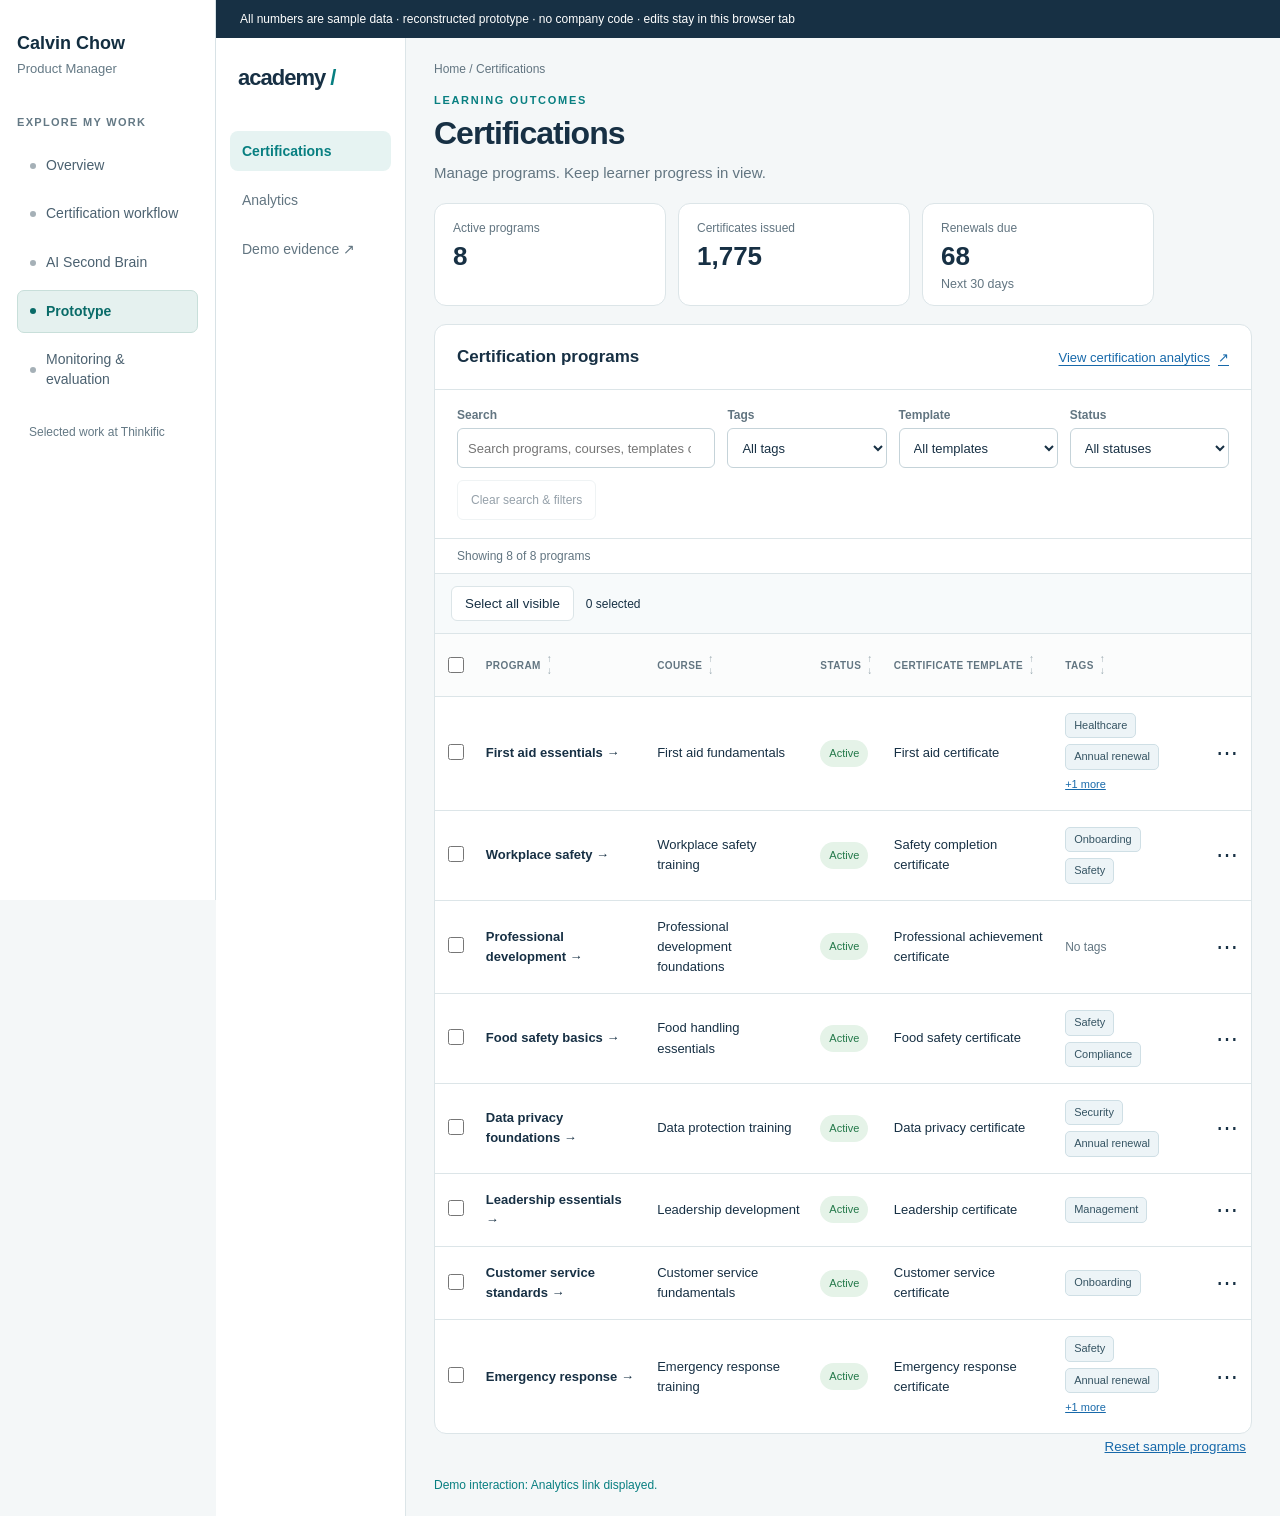
==== commit 75911fc6: "Add shared portfolio navigation and preserve case-study context" ====
--- a/prototype/index.html
+++ b/prototype/index.html
@@ -13,9 +13,49 @@
 .shell{grid-template-columns:190px minmax(0,1fr)}main{min-width:0;max-width:none;padding:24px 28px}
 @media(min-width:1000px){.program-table.candidate{min-width:0}.program-table.candidate th,.program-table.candidate td{padding:16px 10px}.program-table.candidate th{font-size:10px;letter-spacing:.4px;white-space:normal}.program-table.candidate td{font-size:13px;overflow-wrap:break-word}.program-table.candidate .col-select{width:5%}.program-table.candidate .col-program{width:21%}.program-table.candidate .col-course{width:20%}.program-table.candidate .col-status{width:9%}.program-table.candidate .col-template{width:21%}.program-table.candidate .col-tags{width:18%}.program-table.candidate .col-actions{width:6%}.program-table.candidate td:last-child{padding:12px 2px}.row-menu summary{padding:5px 6px}}
 @media(max-width:720px){.shell{grid-template-columns:minmax(0,1fr)}main{padding:25px 18px}}
-.program-filters{display:flex;flex-wrap:wrap;align-items:flex-end;gap:12px;padding:18px 22px;border-bottom:1px solid var(--line)}.filter-field{display:flex;flex-direction:column;gap:6px;flex:1 1 150px;min-width:0}.filter-field.search-field{flex:2 1 240px}.filter-field label{font-size:12px;font-weight:600;color:var(--muted)}.filter-field input,.filter-field select{width:100%;min-width:0;font:inherit;font-size:13px;color:var(--ink);border:1px solid #c5d3d9;border-radius:6px;background:white;padding:10px;min-height:40px}.filter-field input:focus-visible,.filter-field select:focus-visible{outline:3px solid #f3b54c;outline-offset:2px}.clear-filters{min-height:40px;font-size:12px}.clear-filters:disabled{opacity:.45;cursor:default}.program-results{font-size:12px;color:var(--muted);padding:10px 22px;border-bottom:1px solid var(--line)}.sort-column{display:flex;align-items:center;gap:6px;width:100%;border:0;background:none;padding:4px 0;color:inherit;font:inherit;letter-spacing:inherit;text-transform:inherit;text-align:left;cursor:pointer}.sort-column:hover{color:var(--teal)}.sort-arrows{display:flex;flex-direction:column;gap:2px;flex-shrink:0;font-size:10px;line-height:1;color:#94a4ac;letter-spacing:0}.sort-arrows .active{color:var(--teal);font-weight:800}.program-empty{text-align:center;padding:32px!important;color:var(--muted)}@media(max-width:720px){.program-filters{padding:16px;gap:10px}.filter-field.search-field{flex-basis:100%}.filter-field{flex-basis:calc(50% - 10px)}.program-results{padding:10px 16px}}
+.program-filters{display:flex;flex-wrap:wrap;align-items:flex-end;gap:12px;padding:18px 22px;border-bottom:1px solid var(--line)}.filter-field{display:flex;flex-direction:column;gap:6px;flex:1 1 150px;min-width:0}.filter-field.search-field{flex:2 1 240px}.filter-field label{font-size:12px;font-weight:600;color:var(--muted)}.filter-field input,.filter-field select{width:100%;min-width:0;font:inherit;font-size:13px;color:var(--ink);border:1px solid #c5d3d9;border-radius:6px;background:white;padding:10px;min-height:40px}.filter-field input:focus-visible,.filter-field select:focus-visible,dialog input:focus-visible,dialog select:focus-visible{outline:2px solid var(--teal);outline-offset:2px}.clear-filters{min-height:40px;font-size:12px}.clear-filters:disabled{opacity:.45;cursor:default}.program-results{font-size:12px;color:var(--muted);padding:10px 22px;border-bottom:1px solid var(--line)}.sort-column{display:flex;align-items:center;gap:6px;width:100%;border:0;background:none;padding:4px 0;color:inherit;font:inherit;letter-spacing:inherit;text-transform:inherit;text-align:left;cursor:pointer}.sort-column:hover{color:var(--teal)}.sort-arrows{display:flex;flex-direction:column;gap:2px;flex-shrink:0;font-size:10px;line-height:1;color:#94a4ac;letter-spacing:0}.sort-arrows .active{color:var(--teal);font-weight:800}.program-empty{text-align:center;padding:32px!important;color:var(--muted)}@media(max-width:720px){.program-filters{padding:16px;gap:10px}.filter-field.search-field{flex-basis:100%}.filter-field{flex-basis:calc(50% - 10px)}.program-results{padding:10px 16px}}
+/* Contain positioned accessibility labels inside the horizontal table region. */
+.program-table-scroll{position:relative}
+.menu-popup.floating-menu{position:fixed;right:auto;bottom:auto;z-index:5}
+.table-scroll-hint{display:none}
+.table-scroll-hint[hidden],.program-table-scroll[hidden]{display:none}
+.program-empty-state{margin:0;padding:28px 22px;text-align:center;color:var(--muted);font-size:14px}
+dialog{max-height:calc(100dvh - 32px);overflow-y:auto}
+@media(max-width:999px){.table-scroll-hint{display:block;margin:0;padding:10px 16px;color:var(--muted);font-size:12px;border-bottom:1px solid var(--line)}.filter-field input,.filter-field select,dialog input,dialog select{font-size:16px;min-height:44px}.secondary,.primary,#report-action,.sort-column{min-height:44px}}
+@media(max-width:720px){
+.notice{padding:10px 18px}
+main{padding:22px 16px}
+h1{overflow-wrap:anywhere}
+.head p{overflow-wrap:break-word}
+.panel-head{padding:18px 16px;flex-direction:column;align-items:flex-start;gap:4px}
+.panel-head h2{margin-right:0}
+.analytics-cta{margin-left:0;text-align:left;min-height:44px;line-height:1.5}
+.filter-field input,.filter-field select,dialog input,dialog select{font-size:16px;min-height:44px}
+.secondary,.primary,#report-action{min-height:44px}
+.clear-filters{font-size:12px}
+.selection-toolbar{position:static;gap:10px}
+.bulk-actions{width:100%;margin-left:0;flex-wrap:wrap}
+.bulk-actions button{flex:1}
+.selection-cell input{width:22px;height:22px}
+.row-menu summary{min-width:44px;min-height:44px;display:inline-flex;align-items:center;justify-content:center}
+.menu-popup button{min-height:44px}
+.toggle-tags{min-height:44px;padding:8px 4px}
+.back{display:inline-flex;align-items:center;min-height:44px}
+.program-tools{flex-wrap:wrap;gap:0 12px}
+.program-tools button{min-height:44px}
+dialog{padding:20px}
+.dialog-actions{flex-wrap:wrap}
+}
+@media(max-width:360px){
+.filter-field{flex-basis:100%}
+.clear-filters{width:100%}
+.stats{grid-template-columns:repeat(2,minmax(0,1fr))}
+.stat:last-child{grid-column:1/-1;display:grid;grid-template-columns:1fr auto;align-items:center;gap:4px 16px}
+.stat:last-child strong{margin:0;grid-column:2;grid-row:1/3}
+.stat:last-child small{grid-column:1;grid-row:2}
+}
 </style><script defer src="../analytics.js"></script>
-</head><body>
+<link rel="stylesheet" href="../portfolio-navigation.css"></head><body class="portfolio-has-nav"><a class="portfolio-skip" href="#portfolio-page-start">Skip portfolio navigation</a><aside class="portfolio-rail" aria-label="Portfolio"><a class="portfolio-brand" href="/">Calvin Chow</a><span class="portfolio-role">Product Manager</span><p class="portfolio-nav-label">Explore my work</p><nav class="portfolio-nav" aria-label="Portfolio pages"><a href="/"><span class="portfolio-nav-dot" aria-hidden="true"></span>Overview</a><a href="/workflow/"><span class="portfolio-nav-dot" aria-hidden="true"></span>Certification workflow</a><a href="/pm-ai-second-brain/"><span class="portfolio-nav-dot" aria-hidden="true"></span>AI Second Brain</a><a href="/prototype/?view=overview" aria-current="page"><span class="portfolio-nav-dot" aria-hidden="true"></span>Prototype</a><a href="/system/"><span class="portfolio-nav-dot" aria-hidden="true"></span>Monitoring &amp; evaluation</a></nav><p class="portfolio-rail-note">Selected work at Thinkific</p></aside><details class="portfolio-mobile"><summary><span class="portfolio-mobile-identity">Calvin Chow<small>Portfolio · Prototype</small></span></summary><nav class="portfolio-nav" aria-label="Portfolio pages"><a href="/"><span class="portfolio-nav-dot" aria-hidden="true"></span>Overview</a><a href="/workflow/"><span class="portfolio-nav-dot" aria-hidden="true"></span>Certification workflow</a><a href="/pm-ai-second-brain/"><span class="portfolio-nav-dot" aria-hidden="true"></span>AI Second Brain</a><a href="/prototype/?view=overview" aria-current="page"><span class="portfolio-nav-dot" aria-hidden="true"></span>Prototype</a><a href="/system/"><span class="portfolio-nav-dot" aria-hidden="true"></span>Monitoring &amp; evaluation</a></nav></details><div id="portfolio-page-start" tabindex="-1"></div>
 <div class="notice">All numbers are sample data · reconstructed prototype · no company code · edits stay in this browser tab</div>
 <div class="shell"><nav aria-label="Main navigation"><div class="brand">academy<span> /</span></div><a id="nav-certifications" href="?view=overview">Certifications</a><a id="nav-analytics" href="?view=analytics">Analytics</a><a href="../" target="_top">Demo evidence ↗</a></nav><main>
 <div class="crumb" id="breadcrumb">Home / Certifications</div>
@@ -27,7 +67,7 @@
 <div class="filter-field"><label for="filter-template">Template</label><select id="filter-template"><option value="">All templates</option></select></div>
 <div class="filter-field"><label for="filter-status">Status</label><select id="filter-status"><option value="">All statuses</option></select></div>
 <button id="clear-filters" class="secondary clear-filters" type="button" disabled>Clear search &amp; filters</button>
-</div><div id="program-results" class="program-results" role="status" aria-live="polite" aria-atomic="true"></div><div id="selection-tools" class="selection-toolbar" hidden><button id="toggle-select-all" class="secondary" type="button">Select all</button><span id="selection-count" role="status">0 selected</span><div id="bulk-actions" class="bulk-actions" hidden><button id="bulk-tags" class="secondary" type="button">Edit tags</button><button id="bulk-delete" class="secondary bulk-delete" type="button">Delete selected</button></div></div><div class="program-table-scroll" role="region" aria-label="Certification programs table" tabindex="0"><table class="program-table candidate"><colgroup><col class="col-select"><col class="col-program"><col class="col-course"><col class="col-status"><col class="col-template"><col class="col-tags"><col class="col-actions"></colgroup><thead><tr><th class="selection-cell"><input id="select-all" type="checkbox" aria-label="Select all programs"></th><th scope="col" aria-sort="none"><button class="sort-column" type="button" data-sort="name" data-label="Program" aria-label="Sort Program A to Z">Program<span class="sort-arrows" aria-hidden="true"><span data-direction="asc">↑</span><span data-direction="desc">↓</span></span></button></th><th scope="col" aria-sort="none"><button class="sort-column" type="button" data-sort="course" data-label="Course" aria-label="Sort Course A to Z">Course<span class="sort-arrows" aria-hidden="true"><span data-direction="asc">↑</span><span data-direction="desc">↓</span></span></button></th><th scope="col" aria-sort="none"><button class="sort-column" type="button" data-sort="status" data-label="Status" aria-label="Sort Status A to Z">Status<span class="sort-arrows" aria-hidden="true"><span data-direction="asc">↑</span><span data-direction="desc">↓</span></span></button></th><th scope="col" aria-sort="none"><button class="sort-column" type="button" data-sort="template" data-label="Certificate template" aria-label="Sort Certificate template A to Z">Certificate template<span class="sort-arrows" aria-hidden="true"><span data-direction="asc">↑</span><span data-direction="desc">↓</span></span></button></th><th scope="col" aria-sort="none"><button class="sort-column" type="button" data-sort="tags" data-label="Tags" aria-label="Sort Tags A to Z">Tags<span class="sort-arrows" aria-hidden="true"><span data-direction="asc">↑</span><span data-direction="desc">↓</span></span></button></th><th><span class="sr-only">Actions</span></th></tr></thead><tbody id="program-rows"></tbody></table></div></div><div class="program-tools"><p id="program-message" role="status"></p><button id="reset-programs" type="button">Reset sample programs</button></div></section>
+</div><div id="program-results" class="program-results" role="status" aria-live="polite" aria-atomic="true"></div><div id="selection-tools" class="selection-toolbar" hidden><button id="toggle-select-all" class="secondary" type="button">Select all</button><span id="selection-count" role="status">0 selected</span><div id="bulk-actions" class="bulk-actions" hidden><button id="bulk-tags" class="secondary" type="button">Edit tags</button><button id="bulk-delete" class="secondary bulk-delete" type="button">Delete selected</button></div></div><p id="program-empty-state" class="program-empty-state" hidden></p><p id="table-scroll-hint" class="table-scroll-hint">Swipe horizontally to see all columns.</p><div id="program-table-region" class="program-table-scroll" role="region" aria-label="Certification programs table" aria-describedby="table-scroll-hint" tabindex="0"><table class="program-table candidate"><colgroup><col class="col-select"><col class="col-program"><col class="col-course"><col class="col-status"><col class="col-template"><col class="col-tags"><col class="col-actions"></colgroup><thead><tr><th class="selection-cell"><input id="select-all" type="checkbox" aria-label="Select all programs"></th><th scope="col" aria-sort="none"><button class="sort-column" type="button" data-sort="name" data-label="Program" aria-label="Sort Program A to Z">Program<span class="sort-arrows" aria-hidden="true"><span data-direction="asc">↑</span><span data-direction="desc">↓</span></span></button></th><th scope="col" aria-sort="none"><button class="sort-column" type="button" data-sort="course" data-label="Course" aria-label="Sort Course A to Z">Course<span class="sort-arrows" aria-hidden="true"><span data-direction="asc">↑</span><span data-direction="desc">↓</span></span></button></th><th scope="col" aria-sort="none"><button class="sort-column" type="button" data-sort="status" data-label="Status" aria-label="Sort Status A to Z">Status<span class="sort-arrows" aria-hidden="true"><span data-direction="asc">↑</span><span data-direction="desc">↓</span></span></button></th><th scope="col" aria-sort="none"><button class="sort-column" type="button" data-sort="template" data-label="Certificate template" aria-label="Sort Certificate template A to Z">Certificate template<span class="sort-arrows" aria-hidden="true"><span data-direction="asc">↑</span><span data-direction="desc">↓</span></span></button></th><th scope="col" aria-sort="none"><button class="sort-column" type="button" data-sort="tags" data-label="Tags" aria-label="Sort Tags A to Z">Tags<span class="sort-arrows" aria-hidden="true"><span data-direction="asc">↑</span><span data-direction="desc">↓</span></span></button></th><th><span class="sr-only">Actions</span></th></tr></thead><tbody id="program-rows"></tbody></table></div></div><div class="program-tools"><p id="program-message" role="status"></p><button id="reset-programs" type="button">Reset sample programs</button></div></section>
 <section id="program" class="view"><a class="back" href="?view=overview">← All certifications</a><h1 id="program-title">First aid essentials</h1><p>Configure certification requirements and renewal rules.</p><div class="panel" style="padding:25px"><h2>Program settings</h2><p id="program-course"></p><p id="program-template"></p><button id="edit-current-program" class="secondary" type="button">Edit program</button><p>Certificate expires after 12 months.</p><p>Completion rule: finish all required modules.</p></div></section>
 <section id="analytics" class="view"><a class="back" href="?view=overview">← All certifications</a><div class="eyebrow" style="margin-top:16px">Learning outcomes</div><h1>Certification analytics</h1><p id="scope">All programs</p><div class="stats"><div class="stat"><label>Issued this month</label><strong id="issued-metric">142</strong></div><div class="stat"><label>Renewed</label><strong id="renewed-metric">28</strong></div><div class="stat"><label>Active learners</label><strong id="learners-metric">806</strong></div></div><div class="panel" style="padding:24px"><h2>Issuance over time</h2><div class="chart" aria-label="Illustrative issuance chart"><div class="bar" style="height:40%"></div><div class="bar" style="height:55%"></div><div class="bar" style="height:45%"></div><div class="bar" style="height:75%"></div><div class="bar" style="height:65%"></div><div class="bar" style="height:92%"></div></div><button id="report-action" style="padding:10px 15px;border:1px solid #087f81;background:white;color:#087f81;border-radius:6px;cursor:pointer">Inspect renewal activity</button><p id="activity-result" hidden>36 learners have a renewal due within 30 days. </p></div></section>
 <div class="event-note" id="event-note" role="status"></div></main></div><dialog id="program-dialog"><form id="program-form"><h2 id="dialog-title">Edit program</h2><p id="dialog-note"></p><div id="edit-fields"><label for="program-name">Program name</label><input id="program-name" maxlength="100" required><label for="course-name">Required course</label><select id="course-name" required></select><div id="template-field"><label for="template-name">Certificate template</label><input id="template-name" maxlength="100" required></div></div><div class="dialog-actions"><button id="cancel-program" type="button" class="secondary">Cancel</button><button id="save-program" type="submit" class="primary">Save changes</button></div></form></dialog>
@@ -97,6 +137,11 @@
 function renderPrograms(){
 refreshListControls();
 const visible=visiblePrograms();
+const emptyState=document.getElementById('program-empty-state');
+emptyState.hidden=visible.length>0;
+emptyState.textContent=programs.length?'No programs match your search and filters. Clear them to see all programs.':'No programs. Reset the sample programs to restore them.';
+document.getElementById('program-table-region').hidden=!visible.length;
+document.getElementById('table-scroll-hint').hidden=!visible.length;
 document.getElementById('program-results').textContent='Showing '+visible.length+' of '+programs.length+' programs'+(listState.sortKey?' · '+document.querySelector('[data-sort="'+listState.sortKey+'"]').dataset.label+': '+(listState.direction==='asc'?'A to Z':'Z to A'):'');
 const qaSuffix=params.get('qa')==='1'?'&amp;qa=1':'';
 document.getElementById('program-rows').innerHTML=visible.map(p=>`<tr class="${selectedPrograms.has(p.id)?'selected-program':''}">${baselinePrograms?'':`<td class="selection-cell"><input type="checkbox" data-select-program="${p.id}" aria-label="Select ${safeText(p.name)}" ${selectedPrograms.has(p.id)?'checked':''}></td>`}<td><a class="program-link" href="?view=program&amp;program=${p.id}${qaSuffix}">${safeText(p.name)} →</a></td><td>${safeText(courseName(p.courseId))}</td>${baselinePrograms?'':`<td><span class="status">${safeText(programStatus(p))}</span></td><td>${safeText(p.template)}</td><td>${rowTags(p)}</td>`}<td><details class="row-menu"><summary aria-label="Actions for ${safeText(p.name)}">⋯</summary><div class="menu-popup"><button type="button" data-action="edit" data-program="${p.id}">Edit program</button>${baselinePrograms?'':`<button type="button" data-action="tags" data-program="${p.id}">Manage tags</button>`}<button type="button" class="delete" data-action="delete" data-program="${p.id}">Delete program</button></div></details></td></tr>`).join('')||`<tr><td class="program-empty" colspan="${baselinePrograms?3:7}">${programs.length?'No programs match your search and filters. Clear them to see all programs.':'No programs. Reset the sample programs to restore them.'}</td></tr>`;
@@ -146,8 +191,24 @@
 document.getElementById('toggle-select-all').addEventListener('click',()=>selectPrograms(selectedPrograms.size!==visiblePrograms().length));
 document.getElementById('bulk-tags').addEventListener('click',openBulkTags);
 document.getElementById('bulk-delete').addEventListener('click',openBulkDelete);
+document.addEventListener('toggle',e=>{
+const menu=e.target;if(!menu.matches?.('.row-menu'))return;
+const popup=menu.querySelector('.menu-popup');
+popup.classList.remove('floating-menu');popup.style.removeProperty('left');popup.style.removeProperty('top');
+if(!menu.open||!matchMedia('(max-width:999px)').matches)return;
+document.querySelectorAll('.row-menu').forEach(other=>{if(other!==menu)other.open=false;});
+popup.classList.add('floating-menu');
+const anchor=menu.querySelector('summary').getBoundingClientRect(),width=popup.offsetWidth,height=popup.offsetHeight;
+const left=Math.max(12,Math.min(anchor.right-width,document.documentElement.clientWidth-width-12));
+const below=anchor.bottom+8,above=anchor.top-height-8;
+const top=below+height<=innerHeight-12?below:Math.max(12,Math.min(above,innerHeight-height-12));
+popup.style.left=left+'px';popup.style.top=top+'px';
+},true);
+document.addEventListener('scroll',closeRowMenus,true);
+window.addEventListener('resize',closeRowMenus);
 document.addEventListener('click',e=>document.querySelectorAll('.row-menu').forEach(menu=>{if(!menu.contains(e.target))menu.open=false;}));
 document.addEventListener('keydown',e=>{if(e.key==='Escape')closeRowMenus();});
 renderPrograms();
 </script>
 </body></html>
+
--- a/portfolio-navigation.css
+++ b/portfolio-navigation.css
@@ -0,0 +1,24 @@
+.portfolio-rail,.portfolio-mobile{font-family:-apple-system,BlinkMacSystemFont,"Segoe UI",sans-serif;line-height:1.45;color:#173044;box-sizing:border-box}
+.portfolio-rail{display:none}
+.portfolio-mobile{background:#fff;border-bottom:1px solid #d8e2e6;padding:14px 20px;position:relative;z-index:20}
+.portfolio-mobile>summary{display:flex;align-items:center;justify-content:space-between;gap:16px;cursor:pointer;font-size:14px;font-weight:650;list-style:none}
+.portfolio-mobile>summary::-webkit-details-marker{display:none}
+.portfolio-mobile>summary::after{content:"＋";font-size:20px;color:#097b7e;font-weight:400}
+.portfolio-mobile[open]>summary::after{content:"−"}
+.portfolio-mobile-identity{font-size:15px;line-height:1.4}.portfolio-mobile-identity small{display:block;font-size:12px;color:#647985;font-weight:500;margin-top:2px}
+.portfolio-mobile .portfolio-nav{margin-top:14px}
+nav.portfolio-nav{display:flex;flex-direction:column;gap:5px;background:transparent;border:0;padding:0;min-height:0}
+nav.portfolio-nav a{display:flex;align-items:center;gap:10px;margin:0;padding:11px 12px;border:1px solid transparent;border-radius:7px;color:#4b6170;text-decoration:none;font-size:14px;line-height:1.4;font-weight:500;letter-spacing:0}
+nav.portfolio-nav a:hover{background:#f0f5f5;color:#132e40}
+nav.portfolio-nav a[aria-current="page"]{background:#e5f1ef;border-color:#c8dfda;color:#096b68;font-weight:700}
+.portfolio-nav-dot{width:6px;height:6px;border-radius:50%;background:currentColor;flex:0 0 6px;opacity:.5}
+nav.portfolio-nav a[aria-current="page"] .portfolio-nav-dot{opacity:1}
+.portfolio-brand{display:block;font-size:18px;font-weight:750;line-height:1.3;color:#132e40;text-decoration:none}
+.portfolio-role{display:block;color:#647985;font-size:13px;margin-top:5px}
+.portfolio-nav-label{margin:35px 0 12px;font-size:11px;letter-spacing:1.3px;text-transform:uppercase;color:#647985;font-weight:700}
+.portfolio-rail-note{margin:22px 12px 0;font-size:12px;color:#647985}
+.portfolio-skip{position:absolute;left:16px;top:-100px;z-index:1000;background:white;color:#132e40;padding:12px;border:2px solid #097b7e}
+.portfolio-skip:focus{top:12px}
+.portfolio-rail a:focus-visible,.portfolio-mobile a:focus-visible,.portfolio-mobile summary:focus-visible{outline:3px solid #097b7e;outline-offset:3px}
+@media(min-width:1280px){body.portfolio-has-nav{padding-left:216px}.portfolio-rail{display:block;position:fixed;inset:0 auto 0 0;width:216px;padding:32px 17px;background:#fff;border-right:1px solid #d8e2e6;overflow:auto;z-index:30}.portfolio-mobile{display:none}}
+@media(prefers-reduced-motion:reduce){html{scroll-behavior:auto}}
